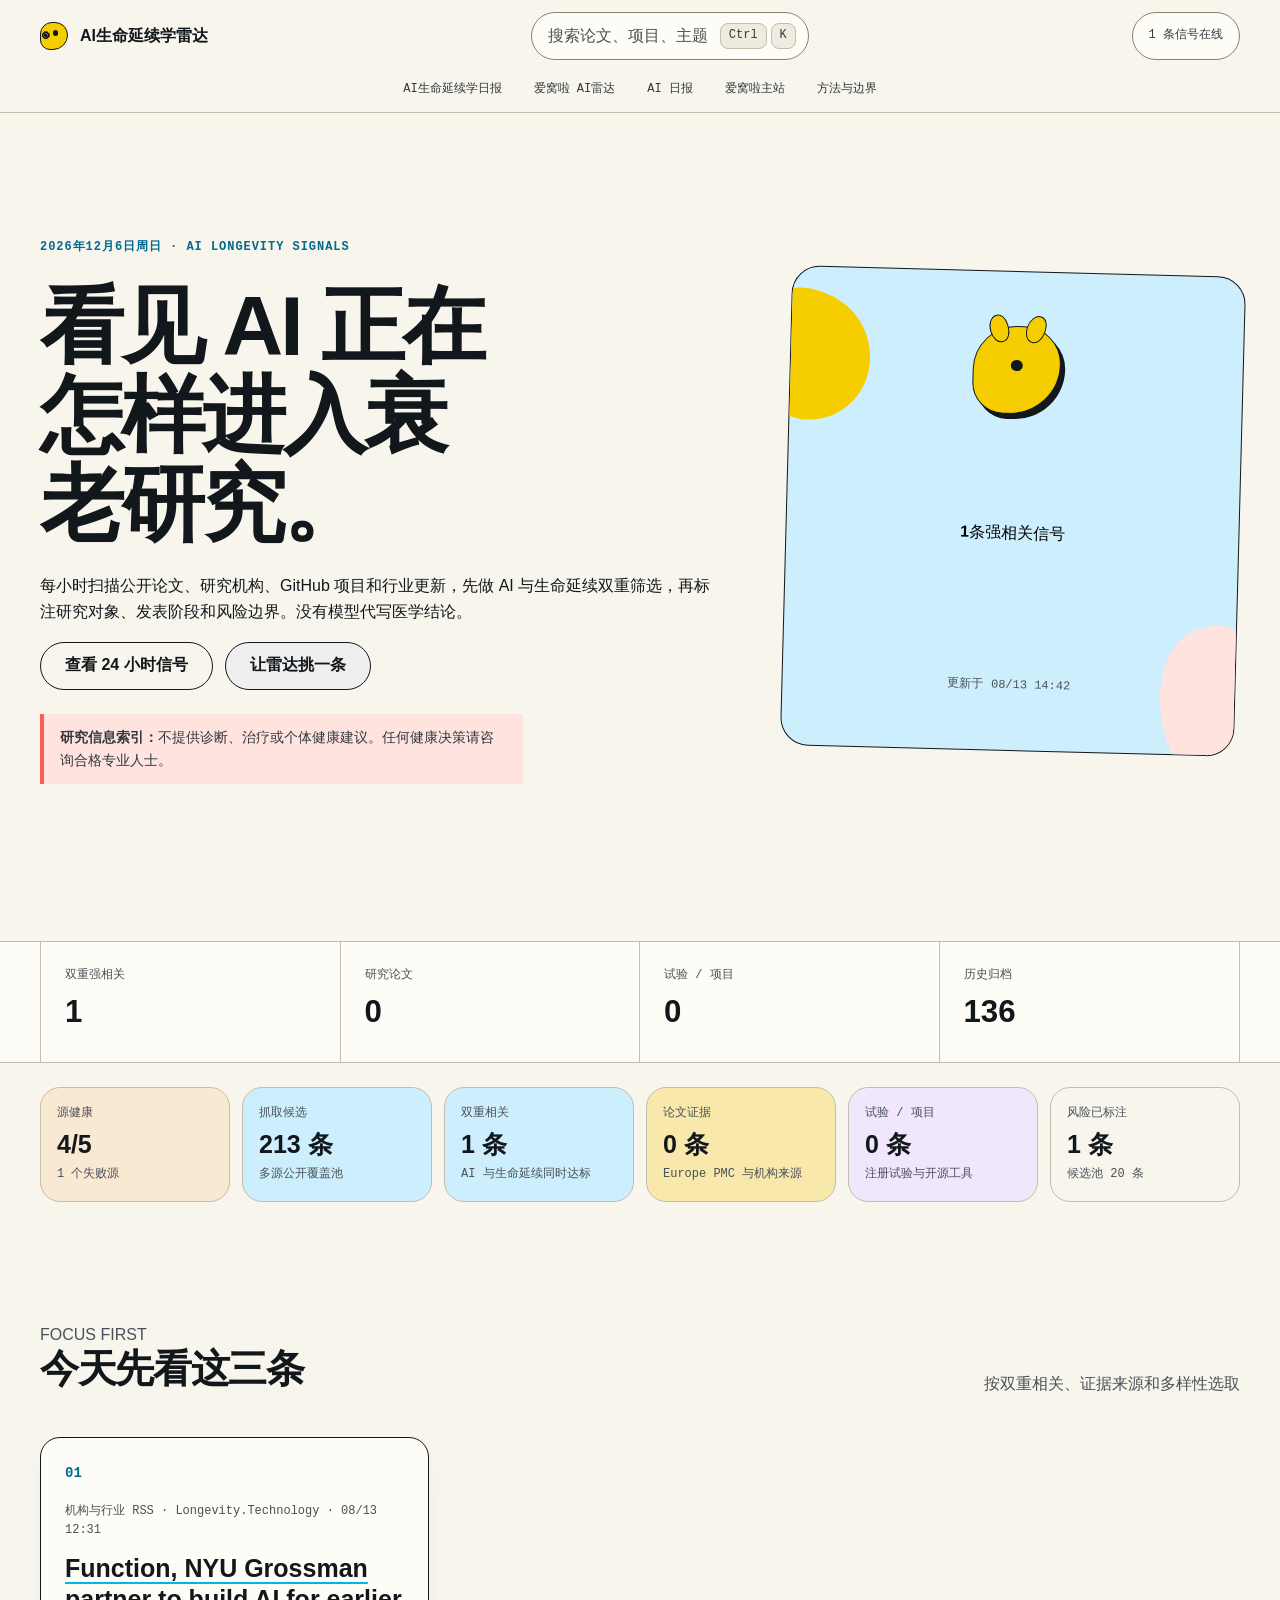
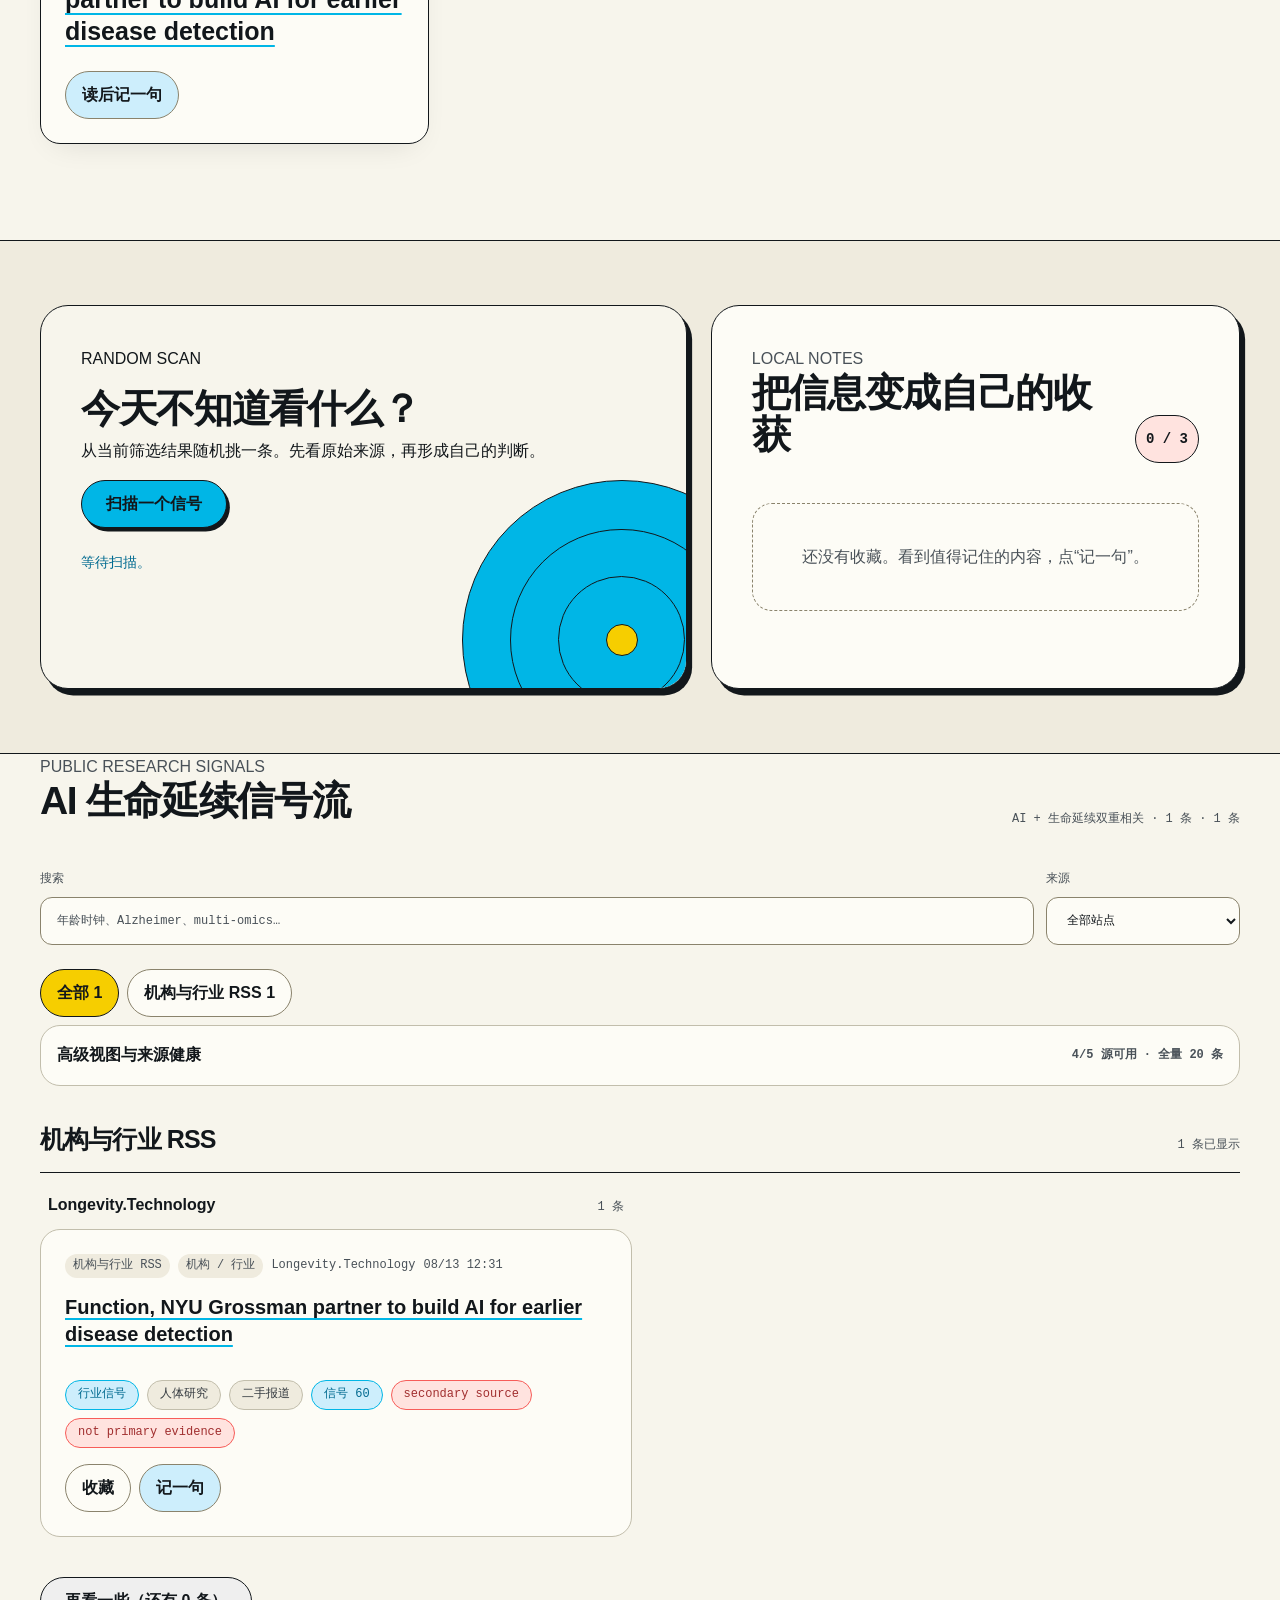
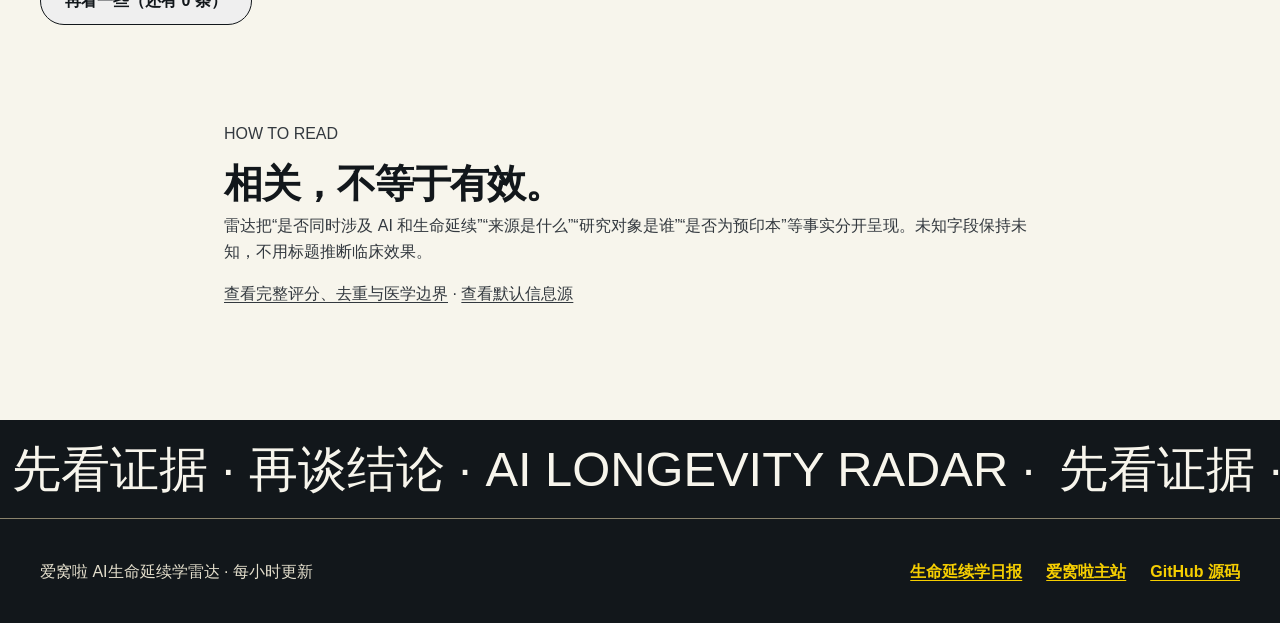
==== index.html @ 0d628e6c "feat: launch independent AI longevity radar" ====
<!doctype html>
<html lang="zh-CN">
  <head>
    <meta charset="utf-8" />
    <meta name="viewport" content="width=device-width, initial-scale=1" />
    <title>爱窝啦 AI生命延续学雷达｜24 小时 AI + 长寿研究信号</title>
    <meta name="description" content="每小时整理 AI 与衰老、长寿、生物年龄、年轻化、神经退行性疾病交叉领域的公开论文、项目和行业信号。保留原始来源并标注研究对象、发表阶段与风险边界。" />
    <link rel="canonical" href="https://radar.aibioo.cn/" />
    <meta property="og:type" content="website" />
    <meta property="og:title" content="爱窝啦 AI生命延续学雷达" />
    <meta property="og:description" content="24 小时 AI + 长寿研究信号、证据标签和来源健康状态。" />
    <meta property="og:url" content="https://radar.aibioo.cn/" />
    <meta property="og:site_name" content="爱窝啦 AI生命延续学雷达" />
    <meta name="twitter:card" content="summary" />
    <meta name="twitter:title" content="爱窝啦 AI生命延续学雷达" />
    <meta name="twitter:description" content="追踪 AI 如何进入衰老、长寿与生物年龄研究。" />
    <meta name="theme-color" content="#eef8f4" />
    <link rel="icon" href="./assets/logo.svg" type="image/svg+xml" />
    <link rel="stylesheet" href="./assets/styles.css" />
    <script type="application/ld+json">
      {
        "@context": "https://schema.org",
        "@graph": [
          {
            "@type": "Organization",
            "@id": "https://www.aivora.cn/#organization",
            "name": "爱窝啦",
            "url": "https://www.aivora.cn/"
          },
          {
            "@type": "WebSite",
            "@id": "https://radar.aibioo.cn/#website",
            "name": "爱窝啦 AI生命延续学雷达",
            "alternateName": "Aivora AI Longevity Radar",
            "url": "https://radar.aibioo.cn/",
            "inLanguage": ["zh-CN", "en"],
            "publisher": { "@id": "https://www.aivora.cn/#organization" }
          },
          {
            "@type": "CollectionPage",
            "@id": "https://radar.aibioo.cn/#webpage",
            "name": "爱窝啦 AI生命延续学雷达｜24 小时 AI + 长寿研究信号",
            "url": "https://radar.aibioo.cn/",
            "description": "每小时整理 AI 与生命延续研究交叉领域的公开论文、项目和行业信号。",
            "isPartOf": { "@id": "https://radar.aibioo.cn/#website" },
            "about": ["人工智能", "衰老研究", "长寿", "生物年龄", "神经退行性疾病"],
            "mainEntity": {
              "@type": "Dataset",
              "name": "AI Longevity Radar 24-hour public signals",
              "url": "https://radar.aibioo.cn/data/latest-24h.json",
              "license": "https://opensource.org/license/mit"
            }
          }
        ]
      }
    </script>
  </head>
  <body>
    <a class="skip-link" href="#signals">跳到信号列表</a>
    <header class="site-nav" aria-label="主导航">
      <div class="site-nav__inner">
        <a class="wordmark" href="#top" aria-label="爱窝啦 AI生命延续学雷达首页">
          <span class="wordmark__mark" aria-hidden="true">◉</span>
          <span>AI生命延续学雷达</span>
        </a>
        <button class="search-pill" id="searchTrigger" type="button" aria-label="打开搜索">
          <span>搜索论文、项目、主题</span><span class="search-pill__keys"><kbd>Ctrl</kbd><kbd>K</kbd></span>
        </button>
        <a class="nav-status" href="#sourceDetails" id="navStatus">信号加载中</a>
      </div>
      <nav class="ecosystem-nav section" aria-label="爱窝啦网站导航">
        <a href="https://news.aibioo.cn/" target="_blank" rel="noopener noreferrer">AI生命延续学日报</a>
        <a href="https://radar.aivora.cn/" target="_blank" rel="noopener noreferrer">爱窝啦 AI雷达</a>
        <a href="https://news.aivora.cn/" target="_blank" rel="noopener noreferrer">AI 日报</a>
        <a href="https://www.aivora.cn/" target="_blank" rel="noopener noreferrer">爱窝啦主站</a>
        <a href="./methodology.html">方法与边界</a>
      </nav>
    </header>

    <main id="top">
      <section class="hero section">
        <div class="hero__copy">
          <p class="hero__date" id="issueDate">AIBIOO · AI LONGEVITY SIGNALS</p>
          <h1 id="heroTitle">看见 AI 正在怎样进入衰老研究。</h1>
          <p class="hero__lead">每小时扫描公开论文、研究机构、GitHub 项目和行业更新，先做 AI 与生命延续双重筛选，再标注研究对象、发表阶段和风险边界。没有模型代写医学结论。</p>
          <div class="hero__actions">
            <a class="button button--primary" href="#signals">查看 24 小时信号</a>
            <button class="button button--secondary" id="heroRadarButton" type="button">让雷达挑一条</button>
          </div>
          <p class="medical-note"><strong>研究信息索引：</strong>不提供诊断、治疗或个体健康建议。任何健康决策请咨询合格专业人士。</p>
        </div>
        <button class="hero__instrument" id="radarCreature" type="button" aria-label="随机选择一条生命延续研究信号">
          <span class="radar-creature" aria-hidden="true"><span class="radar-creature__eye"></span></span>
          <span class="hero__count"><strong id="heroSignalCount">0</strong><span>条强相关信号</span></span>
          <span class="hero__updated">更新于 <time id="updatedAt">加载中…</time></span>
        </button>
      </section>

      <section class="stats-band"><div class="section stats" id="stats" aria-label="24 小时数据概览"></div></section>
      <section class="coverage-band"><div class="section coverage-strip" id="coverageStrip" aria-label="来源和证据覆盖"></div></section>

      <section class="briefing section" aria-labelledby="briefingTitle">
        <div class="section-heading"><div><p class="eyebrow">FOCUS FIRST</p><h2 id="briefingTitle">今天先看这三条</h2></div><p id="briefingStatus">正在筛选…</p></div>
        <div class="briefing-list" id="briefingList"></div>
      </section>

      <section class="playground-band">
        <div class="playground section">
          <article class="radar-game" aria-labelledby="radarTitle">
            <div class="radar-game__copy"><p class="eyebrow">RANDOM SCAN</p><h2 id="radarTitle">今天不知道看什么？</h2><p>从当前筛选结果随机挑一条。先看原始来源，再形成自己的判断。</p><button class="button button--push button--cyan" id="radarButton" type="button">扫描一个信号</button><p class="radar-game__status" id="radarStatus" aria-live="polite">等待扫描。</p></div>
            <div class="radar-game__dial" aria-hidden="true"><span></span><span></span><span></span></div>
          </article>
          <article class="takeaway-card" aria-labelledby="takeawayTitle">
            <div class="takeaway-card__head"><div><p class="eyebrow">LOCAL NOTES</p><h2 id="takeawayTitle">把信息变成自己的收获</h2></div><span class="progress-chip" id="takeawayProgress">0 / 3</span></div>
            <p id="storageNotice" class="storage-notice" hidden></p><div class="saved-list" id="savedList"></div>
          </article>
        </div>
      </section>

      <section class="feed section" id="signals" aria-labelledby="listTitle">
        <div class="feed-heading"><div><p class="eyebrow">PUBLIC RESEARCH SIGNALS</p><h2 id="listTitle">AI 生命延续信号流</h2></div><div class="section-heading__meta"><span id="modeHint">双重强相关</span> · <span id="resultCount">0 条</span></div></div>
        <div class="primary-controls">
          <label class="search-field"><span>搜索</span><input id="searchInput" type="search" placeholder="年龄时钟、Alzheimer、multi-omics…" autocomplete="off" /></label>
          <label class="field"><span>来源</span><select id="siteSelect"><option value="">全部站点</option></select></label>
        </div>
        <div class="site-pills" id="sitePills" aria-label="按站点筛选"></div>
        <details class="advanced-panel" id="sourceDetails">
          <summary><span>高级视图与来源健康</span><span class="advanced-summary" id="advancedSummary"></span></summary>
          <div class="advanced-content">
            <div class="advanced-controls">
              <div class="mode-switch" role="group" aria-label="信号范围">
                <button id="modeAiBtn" class="mode-btn active" type="button" aria-pressed="true">AI + 生命延续强相关</button>
                <button id="modeAllBtn" class="mode-btn" type="button" aria-pressed="false">全部候选</button>
              </div>
              <label class="all-dedupe" id="allDedupeWrap"><input id="allDedupeToggle" type="checkbox" checked /><span id="allDedupeLabel">去重开</span></label>
              <button class="button button--small" id="advancedToggle" type="button">查看源状态</button>
            </div>
            <div class="source-health" id="sourceHealth">源状态加载中…</div>
          </div>
        </details>
        <div class="news-list" id="newsList"></div>
        <button class="button button--secondary load-more" id="loadMoreButton" type="button">加载更多</button>
      </section>

      <section class="method-preview section" aria-labelledby="methodTitle">
        <p class="eyebrow">HOW TO READ</p><h2 id="methodTitle">相关，不等于有效。</h2>
        <p>雷达把“是否同时涉及 AI 和生命延续”“来源是什么”“研究对象是谁”“是否为预印本”等事实分开呈现。未知字段保持未知，不用标题推断临床效果。</p>
        <p><a href="./methodology.html">查看完整评分、去重与医学边界</a> · <a href="./sources.html">查看默认信息源</a></p>
      </section>
    </main>

    <footer class="footer-marquee" aria-label="页脚">
      <div class="footer-marquee__track" aria-hidden="true"><span>先看证据 · 再谈结论 · AI LONGEVITY RADAR ·</span><span>先看证据 · 再谈结论 · AI LONGEVITY RADAR ·</span></div>
      <div class="footer-meta section"><p>爱窝啦 AI生命延续学雷达 · 每小时更新</p><nav class="footer-links" aria-label="相关网站"><a href="https://news.aibioo.cn/" target="_blank" rel="noopener noreferrer">生命延续学日报</a><a href="https://www.aivora.cn/" target="_blank" rel="noopener noreferrer">爱窝啦主站</a><a href="https://github.com/dongyu19920904/ai-longevity-radar" target="_blank" rel="noopener noreferrer">GitHub 源码</a></nav></div>
    </footer>

    <template id="itemTpl">
      <article class="news-card"><div class="meta-row"><span class="site"></span><span class="category"></span><span class="source"></span><time class="time"></time></div><a class="title" target="_blank" rel="noopener noreferrer"></a><div class="evidence-row"></div><div class="news-card__actions"><button class="save-button" type="button">收藏</button><button class="note-button" type="button">记一句</button></div></article>
    </template>

    <dialog class="search-dialog" id="searchDialog"><div class="dialog-head"><div><h2>搜索 24 小时信号</h2><p>标题、来源、主题和证据字段都可搜索。</p></div><button class="icon-button" id="searchDialogClose" type="button" aria-label="关闭搜索">×</button></div><label class="dialog-search"><span>关键词</span><input id="paletteSearchInput" type="search" autocomplete="off" /></label><div class="palette-results" id="paletteResults" role="listbox"></div></dialog>
    <dialog class="story-dialog" id="storyDialog"><div class="dialog-head"><div><h2 id="storyDialogTitle">信号</h2><p id="storyDialogMeta"></p></div><button class="icon-button" id="storyDialogClose" type="button" aria-label="关闭">×</button></div><p class="story-dialog__hint" id="storyDialogHint"></p><a class="button button--primary story-dialog__link" id="storyDialogLink" target="_blank" rel="noopener noreferrer">阅读原始来源</a><label class="takeaway-field"><span>我的收获</span><textarea id="takeawayInput" maxlength="180" placeholder="这条信息真正改变了我什么判断？"></textarea><span class="takeaway-field__helper" id="takeawayHelper">最多 180 字，只保存在本机。</span></label><div class="dialog-actions"><button class="button button--primary" id="saveTakeawayButton" type="button">收藏并保存</button><button class="button button--secondary" id="removeTakeawayButton" type="button" hidden>移除</button></div></dialog>

    <script src="./assets/core.js"></script>
    <script src="./assets/app.js"></script>
  </body>
</html>
---- assets/styles.css ----
/* Hallmark · pre-emit critique: P5 H5 E4 S5 R4 V5 · macrostructure: Ecosystem Index · genre: playful · theme: Hum · anchor: pear 95 · nav: N13 · footer: Ft8 · contrast: pass (40–41) · slop: pass (42–45) · honest: pass (46) · chrome: pass (47) · tokens: pass (48) · responsive: pass (49) · icons: pass (30) · mobile: pass (34, 49, 50–57) */
@import url("../tokens.css");

* {
  box-sizing: border-box;
}

:root {
  overflow-x: clip;
  color-scheme: light;
  scroll-behavior: smooth;
}

body {
  min-width: 0;
  min-height: 100vh;
  margin: 0;
  overflow-x: clip;
  background: var(--color-paper);
  color: var(--color-ink);
  font-family: var(--font-body);
  font-size: var(--text-base);
  line-height: 1.65;
  text-rendering: optimizeLegibility;
}

body:has(dialog[open]) {
  overflow: hidden;
}

button,
input,
select,
textarea {
  font: inherit;
}

button,
summary,
select {
  cursor: pointer;
}

button {
  white-space: nowrap;
}

a {
  color: inherit;
  text-underline-offset: 0.18em;
  text-decoration-thickness: 0.08em;
}

img,
svg {
  display: block;
  max-width: 100%;
}

h1,
h2,
h3,
h4,
p {
  margin-block-start: 0;
}

h1,
h2,
h3 {
  min-width: 0;
  font-family: var(--font-display);
  line-height: 1.06;
  letter-spacing: -0.035em;
  overflow-wrap: anywhere;
}

h1 {
  max-width: 10ch;
  margin-block-end: var(--space-lg);
  font-size: var(--text-display);
}

h2 {
  margin-block-end: var(--space-xs);
  font-size: clamp(var(--text-xl), 5vw, var(--text-2xl));
}

h3 {
  margin-block-end: 0;
  font-size: var(--text-lg);
}

:focus-visible {
  outline: 0.2rem solid var(--color-focus);
  outline-offset: 0.18rem;
}

[aria-disabled="true"] {
  cursor: not-allowed;
  opacity: 0.55;
  text-decoration: line-through;
}

.skip-link {
  position: fixed;
  z-index: var(--z-toast);
  top: var(--space-sm);
  left: var(--space-sm);
  padding: var(--space-sm) var(--space-md);
  border: 0.125rem solid var(--color-ink);
  border-radius: var(--radius-pill);
  background: var(--color-pear);
  font-weight: 700;
  transform: translateY(-200%);
}

.skip-link:focus {
  transform: translateY(0);
}

.section {
  width: min(100% - (var(--page-gutter) * 2), var(--page-max));
  margin-inline: auto;
}

.site-nav {
  position: sticky;
  z-index: var(--z-sticky-nav);
  top: 0;
  border-bottom: 0.0625rem solid var(--color-rule);
  background: var(--color-paper);
}

.site-nav__inner {
  display: grid;
  grid-template-columns: 1fr auto;
  align-items: center;
  width: min(100% - (var(--page-gutter) * 2), var(--page-max));
  min-height: var(--nav-height);
  margin-inline: auto;
  gap: var(--space-sm);
}

.ecosystem-nav {
  display: flex;
  overflow-x: auto;
  padding-block: var(--space-2xs) var(--space-xs);
  gap: var(--space-xs);
  scrollbar-width: none;
}

.ecosystem-nav::-webkit-scrollbar {
  display: none;
}

.ecosystem-nav a {
  flex: 0 0 auto;
  padding: var(--space-2xs) var(--space-sm);
  border-radius: var(--radius-pill);
  color: var(--color-ink-soft);
  font-family: var(--font-label);
  font-size: var(--text-xs);
  text-decoration: none;
  white-space: nowrap;
}

.ecosystem-nav a:hover {
  background: var(--color-pear-soft);
  color: var(--color-ink);
}

.wordmark {
  display: inline-flex;
  align-items: center;
  width: fit-content;
  min-height: var(--tap-size);
  gap: var(--space-sm);
  font-family: var(--font-display);
  font-weight: 700;
  text-decoration: none;
  white-space: nowrap;
}

.wordmark__mark {
  position: relative;
  width: 1.75rem;
  height: 1.75rem;
  border: 0.12rem solid var(--color-ink);
  border-radius: 48% 52% 60% 40%;
  background: var(--color-pear);
}

.wordmark__mark::after {
  position: absolute;
  width: 0.35rem;
  height: 0.35rem;
  border-radius: var(--radius-pill);
  background: var(--color-ink);
  content: "";
  inset: 0.46rem auto auto 0.72rem;
}

.search-pill {
  display: none;
}

.nav-status {
  display: inline-flex;
  align-items: center;
  justify-content: center;
  min-height: var(--tap-size);
  padding-inline: var(--space-md);
  border: 0.0625rem solid var(--color-rule-strong);
  border-radius: var(--radius-pill);
  background: var(--color-surface);
  color: var(--color-ink-soft);
  font-family: var(--font-label);
  font-size: var(--text-xs);
  text-decoration: none;
  white-space: nowrap;
}

.hero {
  display: grid;
  gap: var(--space-2xl);
  padding-block: var(--space-2xl) var(--space-3xl);
}

.hero__copy {
  min-width: 0;
}

.hero__date {
  margin-block-end: var(--space-lg);
  color: var(--color-cyan-deep);
  font-family: var(--font-label);
  font-size: var(--text-xs);
  font-weight: 700;
  letter-spacing: 0.08em;
  text-transform: uppercase;
}

.hero__lede {
  max-width: 62ch;
  margin-block-end: var(--space-xl);
  color: var(--color-ink-soft);
  font-size: var(--text-md);
  line-height: 1.7;
}

.hero__actions {
  display: flex;
  flex-wrap: wrap;
  gap: var(--space-sm);
}

.hero__updated {
  display: flex;
  flex-wrap: wrap;
  margin-block: var(--space-lg) 0;
  gap: var(--space-xs);
  color: var(--color-muted);
  font-family: var(--font-label);
  font-size: var(--text-xs);
}

.hero__updated strong {
  color: var(--color-ink);
}

.button {
  display: inline-flex;
  align-items: center;
  justify-content: center;
  min-height: var(--tap-size);
  padding: var(--space-sm) var(--space-lg);
  border: 0.1rem solid var(--color-ink);
  border-radius: var(--radius-pill);
  color: var(--color-ink);
  font-weight: 700;
  line-height: 1.15;
  text-decoration: none;
  transition: transform var(--dur-micro) var(--ease-out), box-shadow var(--dur-micro) var(--ease-out);
  white-space: nowrap;
}

.button--push {
  background: var(--color-pear);
  color: var(--color-accent-ink);
  box-shadow: 0.18rem 0.22rem 0 var(--color-ink);
}

.button--soft {
  background: var(--color-surface);
}

.button--cyan {
  background: var(--color-cyan);
}

.button:hover {
  transform: translateY(-0.12rem);
}

.button:active {
  transform: translateY(0.1rem);
  box-shadow: none;
}

.hero__instrument {
  position: relative;
  display: grid;
  min-height: 20rem;
  place-items: center;
  overflow: hidden;
  border: 0.1rem solid var(--color-ink);
  border-radius: var(--radius-card-lg);
  background: var(--color-cyan-soft);
  isolation: isolate;
}

.hero__instrument::before,
.hero__instrument::after {
  position: absolute;
  z-index: -1;
  content: "";
}

.hero__instrument::before {
  width: 8rem;
  height: 8rem;
  border-radius: 44% 56% 50% 50%;
  background: var(--color-pear);
  inset: 1.5rem auto auto -3rem;
  rotate: 18deg;
}

.hero__instrument::after {
  width: 7rem;
  height: 11rem;
  border-radius: 60% 40% 45% 55%;
  background: var(--color-coral-soft);
  inset: auto -2.5rem -3rem auto;
  rotate: -16deg;
}

.signal-orbit {
  position: absolute;
  border: 0.0625rem dashed var(--color-cyan-deep);
  border-radius: var(--radius-pill);
}

.signal-orbit--outer {
  width: 16rem;
  height: 16rem;
}

.signal-orbit--inner {
  width: 10rem;
  height: 10rem;
}

.radar-creature {
  position: relative;
  z-index: var(--z-raised);
  width: 5.5rem;
  height: 5.5rem;
  border: 0.12rem solid var(--color-ink);
  border-radius: 54% 46% 62% 38%;
  background: var(--color-pear);
  color: var(--color-accent-ink);
  box-shadow: 0.28rem 0.32rem 0 var(--color-ink);
  animation: radar-pulse 2.8s var(--ease-in-out) infinite;
}

.radar-creature::before,
.radar-creature::after {
  position: absolute;
  width: 1.05rem;
  height: 1.6rem;
  border: 0.11rem solid var(--color-ink);
  border-radius: 55% 45% 50% 50%;
  background: var(--color-pear);
  content: "";
  top: -0.75rem;
}

.radar-creature::before {
  left: 0.95rem;
  rotate: -18deg;
}

.radar-creature::after {
  right: 0.95rem;
  rotate: 18deg;
}

.radar-creature__eye {
  position: absolute;
  width: 0.72rem;
  height: 0.72rem;
  border-radius: var(--radius-pill);
  background: var(--color-ink);
  inset: 2.05rem auto auto 2.3rem;
}

.hero__signal-count {
  position: absolute;
  display: grid;
  left: var(--space-md);
  bottom: var(--space-md);
  padding: var(--space-sm) var(--space-md);
  border: 0.0625rem solid var(--color-ink);
  border-radius: var(--radius-card);
  background: var(--color-surface);
  line-height: 1.15;
}

.hero__signal-count strong {
  font-family: var(--font-display);
  font-size: var(--text-xl);
}

.hero__signal-count span,
.hero__instrument > p {
  color: var(--color-muted);
  font-family: var(--font-label);
  font-size: var(--text-xs);
}

.hero__instrument > p {
  position: absolute;
  right: var(--space-md);
  bottom: var(--space-md);
  width: 8.5rem;
  margin: 0;
  text-align: right;
}

.stats-band {
  border-block: 0.0625rem solid var(--color-rule);
  background: var(--color-surface);
}

.stats {
  display: grid;
  grid-template-columns: repeat(2, 1fr);
  border-inline: 0.0625rem solid var(--color-rule);
}

.stat {
  display: grid;
  min-height: 7.5rem;
  align-content: center;
  padding: var(--space-lg);
  border-right: 0.0625rem solid var(--color-rule);
  border-bottom: 0.0625rem solid var(--color-rule);
}

.stat:nth-child(2n) {
  border-right: 0;
}

.stat .k {
  color: var(--color-muted);
  font-family: var(--font-label);
  font-size: var(--text-xs);
}

.stat .v {
  font-family: var(--font-display);
  font-size: var(--text-xl);
}

.coverage-strip {
  display: grid;
  padding-block: var(--space-lg);
  gap: var(--space-sm);
}

.coverage-card {
  display: grid;
  padding: var(--space-md);
  border: 0.0625rem solid var(--color-rule);
  border-radius: var(--radius-card);
  background: var(--color-paper);
}

.coverage-card.ok {
  background: var(--color-good-soft);
}

.coverage-card.warn {
  background: var(--color-warn-soft);
}

.coverage-card.signal {
  background: var(--color-cyan-soft);
}

.coverage-card.official {
  background: var(--color-pear-soft);
}

.coverage-card.private {
  background: var(--color-lavender-soft);
}

.coverage-label,
.coverage-meta {
  color: var(--color-muted);
  font-family: var(--font-label);
  font-size: var(--text-xs);
}

.coverage-card strong {
  font-family: var(--font-display);
  font-size: var(--text-lg);
}

.briefing,
.feed-section {
  padding-block: var(--space-3xl);
}

.section-heading,
.feed-heading,
.takeaway-card__head {
  display: flex;
  flex-direction: column;
  align-items: flex-start;
  margin-block-end: var(--space-xl);
  gap: var(--space-md);
}

.section-heading p,
.feed-heading p,
.takeaway-card__head p {
  margin: 0;
  color: var(--color-muted);
}

.section-heading__meta,
.feed-heading > span,
#resultCount {
  color: var(--color-muted);
  font-family: var(--font-label);
  font-size: var(--text-xs);
}

.briefing-list {
  display: grid;
  gap: var(--space-md);
}

.briefing-card {
  position: relative;
  display: grid;
  grid-template-columns: auto 1fr;
  min-width: 0;
  gap: var(--space-md);
  padding: var(--space-lg);
  overflow: hidden;
  border: 0.1rem solid var(--color-ink);
  border-radius: var(--radius-card);
  background: var(--color-surface);
  box-shadow: var(--shadow-card);
  transition: transform var(--dur-short) var(--ease-out), box-shadow var(--dur-short) var(--ease-out);
}

.briefing-card:nth-child(2) {
  background: var(--color-pear-soft);
}

.briefing-card:nth-child(3) {
  background: var(--color-coral-soft);
}

.briefing-card:hover {
  box-shadow: var(--shadow-card-hover);
  transform: translateY(-0.2rem);
}

.briefing-card__number {
  color: var(--color-cyan-deep);
  font-family: var(--font-label);
  font-size: var(--text-sm);
  font-weight: 700;
}

.briefing-card__meta {
  margin-block-end: var(--space-sm);
  color: var(--color-muted);
  font-family: var(--font-label);
  font-size: var(--text-xs);
}

.briefing-card__title {
  display: block;
  margin-block-end: var(--space-lg);
  font-family: var(--font-display);
  font-size: var(--text-lg);
  font-weight: 700;
  line-height: 1.25;
  text-decoration-color: var(--color-cyan);
}

.briefing-empty,
.saved-empty,
.empty,
.palette-empty,
.health-empty {
  padding: var(--space-xl);
  border: 0.0625rem dashed var(--color-rule-strong);
  border-radius: var(--radius-card);
  background: var(--color-surface);
  color: var(--color-muted);
  text-align: center;
}

.playground-band {
  border-block: 0.0625rem solid var(--color-ink);
  background: var(--color-paper-2);
}

.playground {
  display: grid;
  gap: var(--space-lg);
  padding-block: var(--space-2xl);
}

.radar-game,
.takeaway-card {
  min-width: 0;
  padding: var(--space-xl);
  border: 0.12rem solid var(--color-ink);
  border-radius: var(--radius-card-lg);
  background: var(--color-surface);
  box-shadow: 0.32rem 0.4rem 0 var(--color-ink);
}

.radar-game {
  position: relative;
  display: grid;
  min-height: 24rem;
  align-content: space-between;
  overflow: hidden;
  background: var(--color-paper);
}

.radar-game__copy {
  position: relative;
  z-index: var(--z-raised);
  max-width: 30rem;
}

.radar-game__status {
  margin-block: var(--space-lg) 0;
  color: var(--color-cyan-deep);
  font-family: var(--font-label);
  font-size: var(--text-sm);
}

.radar-game__dial {
  position: absolute;
  right: -6rem;
  bottom: -7rem;
  width: 20rem;
  height: 20rem;
  border: 0.1rem solid var(--color-ink);
  border-radius: var(--radius-pill);
  background: var(--color-cyan);
}

.radar-game__dial span {
  position: absolute;
  border: 0.08rem solid var(--color-ink);
  border-radius: var(--radius-pill);
  inset: 15%;
}

.radar-game__dial span:nth-child(2) {
  inset: 30%;
}

.radar-game__dial span:nth-child(3) {
  inset: 45%;
  background: var(--color-pear);
}

.takeaway-card {
  background: var(--color-surface);
}

.progress-chip {
  display: inline-grid;
  min-width: 4rem;
  min-height: var(--tap-size);
  place-items: center;
  border: 0.1rem solid var(--color-ink);
  border-radius: var(--radius-pill);
  background: var(--color-coral-soft);
  font-family: var(--font-label);
  font-size: var(--text-sm);
  font-weight: 700;
}

.progress-chip.complete {
  background: var(--color-mint);
}

.storage-notice {
  padding: var(--space-sm);
  border-radius: var(--radius-sm);
  background: var(--color-warn-soft);
  color: var(--color-warn);
  font-size: var(--text-sm);
}

.saved-list {
  display: grid;
  gap: var(--space-sm);
}

.saved-item {
  display: grid;
  grid-template-columns: 1fr auto;
  gap: var(--space-sm);
  padding-block: var(--space-md);
  border-top: 0.0625rem solid var(--color-rule);
}

.saved-item:first-child {
  border-top: 0;
}

.saved-item__meta {
  margin-block-end: var(--space-2xs);
  color: var(--color-muted);
  font-family: var(--font-label);
  font-size: var(--text-xs);
}

.saved-item__title {
  font-weight: 700;
}

.saved-item__takeaway {
  margin: var(--space-sm) 0 0;
  color: var(--color-ink-soft);
  font-size: var(--text-sm);
}

.primary-controls {
  display: grid;
  margin-block-end: var(--space-lg);
  gap: var(--space-sm);
}

.search-field,
.dialog-search,
.field,
.takeaway-field {
  display: grid;
  gap: var(--space-xs);
  color: var(--color-muted);
  font-family: var(--font-label);
  font-size: var(--text-xs);
}

input,
select,
textarea {
  width: 100%;
  min-height: var(--tap-size);
  border: 0.1rem solid var(--color-rule-strong);
  border-radius: var(--radius-input);
  background: var(--color-surface);
  color: var(--color-ink);
}

input,
select {
  padding-inline: var(--space-md);
}

textarea {
  min-height: 7rem;
  padding: var(--space-md);
  resize: vertical;
}

input::placeholder,
textarea::placeholder {
  color: var(--color-muted);
}

.advanced-panel {
  scroll-margin-top: calc(var(--nav-height) + var(--space-md));
  margin-block-end: var(--space-xl);
  border: 0.0625rem solid var(--color-rule);
  border-radius: var(--radius-card);
  background: var(--color-surface);
}

.advanced-panel summary {
  display: flex;
  min-height: var(--tap-size);
  align-items: center;
  justify-content: space-between;
  padding: var(--space-md);
  gap: var(--space-sm);
  font-weight: 700;
}

.advanced-summary {
  color: var(--color-muted);
  font-family: var(--font-label);
  font-size: var(--text-xs);
  text-align: right;
}

.advanced-content {
  padding: 0 var(--space-md) var(--space-lg);
  border-top: 0.0625rem solid var(--color-rule);
}

.advanced-controls {
  display: grid;
  padding-block: var(--space-lg);
  gap: var(--space-md);
}

.mode-switch {
  display: flex;
  flex-wrap: wrap;
  gap: var(--space-xs);
}

.mode-btn,
.pill,
.save-button,
.note-button {
  min-height: var(--tap-size);
  padding: var(--space-xs) var(--space-md);
  border: 0.08rem solid var(--color-rule-strong);
  border-radius: var(--radius-pill);
  background: var(--color-surface);
  color: var(--color-ink);
  font-weight: 700;
  white-space: nowrap;
}

.mode-btn.active,
.pill.active,
.save-button.is-saved {
  border-color: var(--color-ink);
  background: var(--color-pear);
  color: var(--color-accent-ink);
}

.note-button {
  width: fit-content;
  background: var(--color-cyan-soft);
}

.all-dedupe {
  display: none;
  min-height: var(--tap-size);
  align-items: center;
  width: fit-content;
  gap: var(--space-sm);
  font-weight: 700;
}

.all-dedupe.show {
  display: flex;
}

.all-dedupe input {
  width: 1.25rem;
  min-height: 1.25rem;
}

.source-health {
  display: grid;
  margin-block-end: var(--space-lg);
  gap: var(--space-md);
}

.health-grid {
  display: grid;
  grid-template-columns: repeat(2, 1fr);
  gap: var(--space-sm);
}

.health-metric {
  display: grid;
  padding: var(--space-md);
  border-radius: var(--radius-input);
  background: var(--color-paper-2);
}

.health-metric.ok {
  background: var(--color-good-soft);
}

.health-metric.warn {
  background: var(--color-warn-soft);
}

.health-metric.bad {
  background: var(--color-bad-soft);
}

.health-label {
  color: var(--color-muted);
  font-family: var(--font-label);
  font-size: var(--text-xs);
}

.health-issues {
  display: grid;
  gap: var(--space-md);
}

.health-issue {
  padding: var(--space-md);
  border-radius: var(--radius-input);
  background: var(--color-warn-soft);
}

.health-issue h4 {
  margin-block-end: var(--space-xs);
  font-size: var(--text-base);
}

.health-issue ul {
  margin: 0;
  padding-inline-start: var(--space-lg);
  color: var(--color-ink-soft);
  font-size: var(--text-sm);
}

.health-ok {
  padding: var(--space-md);
  border-radius: var(--radius-input);
  background: var(--color-good-soft);
  color: var(--color-good);
  font-weight: 700;
}

.site-pills {
  display: flex;
  overflow-x: auto;
  padding-block-end: var(--space-xs);
  gap: var(--space-xs);
  scrollbar-color: var(--color-rule-strong) var(--color-paper);
}

.pill {
  flex: 0 0 auto;
}

.news-list {
  display: grid;
  gap: var(--space-2xl);
}

.site-group {
  display: grid;
  gap: var(--space-lg);
}

.site-group-head,
.source-group-head {
  display: flex;
  align-items: baseline;
  justify-content: space-between;
  gap: var(--space-md);
}

.site-group-head {
  padding-block-end: var(--space-md);
  border-bottom: 0.12rem solid var(--color-ink);
}

.site-group-head span,
.source-group-head span {
  color: var(--color-muted);
  font-family: var(--font-label);
  font-size: var(--text-xs);
}

.site-group-list,
.source-group-list {
  display: grid;
  gap: var(--space-md);
}

.source-group {
  display: grid;
  gap: var(--space-sm);
}

.source-group-head {
  padding-inline: var(--space-xs);
}

.source-group-head h3 {
  font-family: var(--font-body);
  font-size: var(--text-base);
  letter-spacing: 0;
}

.news-card {
  display: grid;
  min-width: 0;
  gap: var(--space-md);
  padding: var(--space-lg);
  border: 0.0625rem solid var(--color-rule);
  border-radius: var(--radius-card);
  background: var(--color-surface);
  transition: transform var(--dur-short) var(--ease-out), box-shadow var(--dur-short) var(--ease-out);
}

.news-card:hover {
  box-shadow: var(--shadow-card);
  transform: translateY(-0.15rem);
}

.meta-row {
  display: flex;
  flex-wrap: wrap;
  align-items: center;
  gap: var(--space-xs);
  color: var(--color-muted);
  font-family: var(--font-label);
  font-size: var(--text-xs);
}

.meta-row span:not(.source) {
  padding: var(--space-3xs) var(--space-xs);
  border-radius: var(--radius-pill);
  background: var(--color-paper-2);
}

.meta-row .kind-official {
  background: var(--color-pear-soft);
}

.meta-row .kind-newsletter {
  background: var(--color-coral-soft);
}

.meta-row .kind-builders {
  background: var(--color-cyan-soft);
}

.meta-row .kind-blogs,
.meta-row .kind-aihub {
  background: var(--color-lavender-soft);
}

.news-card .title {
  display: grid;
  gap: var(--space-xs);
  font-family: var(--font-display);
  font-size: var(--text-md);
  font-weight: 700;
  line-height: 1.35;
  text-decoration-color: var(--color-cyan);
}

.title-sub {
  color: var(--color-muted);
  font-family: var(--font-body);
  font-size: var(--text-sm);
  font-weight: 500;
}

.news-card__actions {
  display: flex;
  flex-wrap: wrap;
  gap: var(--space-xs);
}

.load-more {
  margin: var(--space-xl) auto 0;
}

.footer-marquee {
  overflow: hidden;
  border-top: 0.12rem solid var(--color-ink);
  background: var(--color-ink);
  color: var(--color-paper);
}

.footer-marquee__track {
  display: flex;
  width: max-content;
  border-bottom: 0.0625rem solid var(--color-rule-strong);
  font-family: var(--font-display);
  font-size: clamp(var(--text-xl), 7vw, var(--text-3xl));
  line-height: 1;
  white-space: nowrap;
  animation: footer-marquee 22s linear infinite;
}

.footer-marquee__track span {
  padding: var(--space-lg) var(--space-sm);
}

.footer-meta {
  display: flex;
  flex-direction: column;
  justify-content: space-between;
  padding-block: var(--space-xl);
  gap: var(--space-md);
}

.footer-meta p {
  margin: 0;
  color: var(--color-paper-3);
}

.footer-meta a {
  width: fit-content;
  color: var(--color-pear);
  font-weight: 700;
  white-space: nowrap;
}

.footer-links {
  display: flex;
  flex-wrap: wrap;
  gap: var(--space-sm) var(--space-lg);
}

button:disabled,
input:disabled,
select:disabled,
textarea:disabled,
.button[aria-disabled="true"] {
  cursor: not-allowed;
  opacity: 0.55;
}

button:disabled:active,
.button[aria-disabled="true"]:active {
  transform: none;
}

.search-dialog,
.story-dialog {
  width: min(calc(100% - (var(--page-gutter) * 2)), 42rem);
  max-height: min(80vh, 48rem);
  margin: auto;
  padding: 0;
  overflow: hidden auto;
  border: 0.12rem solid var(--color-ink);
  border-radius: var(--radius-card-lg);
  background: var(--color-surface);
  color: var(--color-ink);
  box-shadow: var(--shadow-dialog);
}

.search-dialog::backdrop,
.story-dialog::backdrop {
  background: var(--color-overlay);
}

.dialog-head {
  display: flex;
  align-items: flex-start;
  justify-content: space-between;
  padding: var(--space-lg);
  gap: var(--space-md);
  border-bottom: 0.0625rem solid var(--color-rule);
}

.dialog-head h2 {
  margin: 0;
  font-size: var(--text-xl);
}

.dialog-head p {
  margin: var(--space-xs) 0 0;
  color: var(--color-muted);
  font-size: var(--text-sm);
}

.icon-button {
  display: inline-grid;
  flex: 0 0 auto;
  width: var(--tap-size);
  height: var(--tap-size);
  padding: 0;
  place-items: center;
  border: 0.08rem solid var(--color-rule-strong);
  border-radius: var(--radius-pill);
  background: var(--color-paper);
  color: var(--color-ink);
  font-size: var(--text-lg);
}

.icon-button--small {
  width: var(--tap-size);
  height: var(--tap-size);
}

.dialog-search,
.takeaway-field {
  padding: var(--space-lg);
}

.palette-results {
  display: grid;
  max-height: 27rem;
  padding: 0 var(--space-lg) var(--space-lg);
  overflow-y: auto;
  gap: var(--space-xs);
}

.palette-result {
  display: grid;
  min-height: var(--tap-size);
  padding: var(--space-md);
  gap: var(--space-xs);
  border: 0.08rem solid var(--color-rule);
  border-radius: var(--radius-input);
  background: var(--color-surface);
  color: var(--color-ink);
  text-align: left;
}

.palette-result.active {
  border-color: var(--color-ink);
  background: var(--color-pear-soft);
}

.palette-result strong {
  overflow: hidden;
  line-height: 1.35;
  text-overflow: ellipsis;
  white-space: nowrap;
}

.palette-result span {
  overflow: hidden;
  color: var(--color-muted);
  font-family: var(--font-label);
  font-size: var(--text-xs);
  text-overflow: ellipsis;
  white-space: nowrap;
}

.story-dialog__hint {
  margin: 0;
  padding: var(--space-lg) var(--space-lg) 0;
  color: var(--color-ink-soft);
}

.story-dialog__link {
  margin: var(--space-lg) var(--space-lg) 0;
}

.takeaway-field__helper {
  text-align: right;
}

.dialog-actions {
  display: flex;
  flex-wrap: wrap;
  padding: 0 var(--space-lg) var(--space-lg);
  gap: var(--space-sm);
}

@keyframes radar-pulse {
  0%,
  100% {
    transform: translateY(0) rotate(-2deg);
  }

  50% {
    transform: translateY(-0.35rem) rotate(2deg);
  }
}

@keyframes footer-marquee {
  to {
    transform: translateX(-50%);
  }
}

@media (min-width: 40rem) {
  .site-nav__inner {
    grid-template-columns: auto minmax(16rem, 1fr) auto;
  }

  .ecosystem-nav {
    justify-content: center;
  }

  .search-pill {
    display: flex;
    min-height: var(--tap-size);
    align-items: center;
    justify-content: space-between;
    max-width: 32rem;
    margin-inline: auto;
    padding: var(--space-xs) var(--space-sm) var(--space-xs) var(--space-md);
    gap: var(--space-sm);
    border: 0.0625rem solid var(--color-rule-strong);
    border-radius: var(--radius-pill);
    background: var(--color-surface);
    color: var(--color-muted);
    text-align: left;
    white-space: nowrap;
  }

  .search-pill__keys {
    display: flex;
    gap: var(--space-2xs);
  }

  kbd {
    padding: var(--space-3xs) var(--space-xs);
    border: 0.0625rem solid var(--color-rule);
    border-radius: var(--radius-sm);
    background: var(--color-paper-2);
    color: var(--color-ink-soft);
    font-family: var(--font-label);
    font-size: var(--text-xs);
  }

  .stats {
    grid-template-columns: repeat(4, 1fr);
  }

  .stat {
    border-bottom: 0;
  }

  .stat:nth-child(2n) {
    border-right: 0.0625rem solid var(--color-rule);
  }

  .stat:last-child {
    border-right: 0;
  }

  .coverage-strip {
    grid-template-columns: repeat(2, 1fr);
  }

  .section-heading,
  .feed-heading,
  .takeaway-card__head {
    flex-direction: row;
    align-items: flex-end;
    justify-content: space-between;
  }

  .briefing-list {
    grid-template-columns: repeat(3, 1fr);
  }

  .briefing-card {
    grid-template-columns: 1fr;
    align-content: space-between;
  }

  .briefing-card:nth-child(2) {
    transform: translateY(1.5rem);
  }

  .briefing-card:nth-child(2):hover {
    transform: translateY(1.3rem);
  }

  .primary-controls {
    grid-template-columns: minmax(0, 1fr) auto;
    align-items: end;
  }

  .advanced-controls {
    grid-template-columns: minmax(12rem, 1fr) minmax(16rem, auto) auto;
    align-items: end;
  }

  .health-grid {
    grid-template-columns: repeat(4, 1fr);
  }

  .health-issues {
    grid-template-columns: repeat(2, 1fr);
  }

  .source-group-list {
    grid-template-columns: repeat(2, 1fr);
  }

  .footer-meta {
    flex-direction: row;
    align-items: center;
  }
}

@media (min-width: 60rem) {
  .hero {
    grid-template-columns: minmax(0, 1.2fr) minmax(22rem, 0.8fr);
    align-items: center;
    min-height: calc(100vh - var(--nav-height));
    padding-block: var(--space-2xl) var(--space-3xl);
  }

  .hero__instrument {
    min-height: 30rem;
    rotate: 1.5deg;
  }

  .coverage-strip {
    grid-template-columns: repeat(6, 1fr);
  }

  .playground {
    grid-template-columns: minmax(0, 1.1fr) minmax(22rem, 0.9fr);
  }

  .site-group-list {
    grid-template-columns: repeat(2, 1fr);
    align-items: start;
  }

  .source-group-list {
    grid-template-columns: 1fr;
  }
}

@media (prefers-reduced-motion: reduce) {
  :root {
    scroll-behavior: auto;
  }

  *,
  *::before,
  *::after {
    scroll-behavior: auto !important;
    transition-duration: 0.01ms !important;
    animation-duration: 0.01ms !important;
    animation-iteration-count: 1 !important;
  }
}

.medical-note {
  max-width: 62ch;
  margin-block: var(--space-lg) 0;
  padding: var(--space-sm) var(--space-md);
  border-left: 0.25rem solid var(--color-coral);
  background: var(--color-coral-soft);
  color: var(--color-ink-soft);
  font-size: var(--text-sm);
}

.evidence-row {
  display: flex;
  flex-wrap: wrap;
  margin-block-start: var(--space-md);
  gap: var(--space-xs);
}

.evidence-chip {
  padding: var(--space-2xs) var(--space-sm);
  border: 0.0625rem solid var(--color-rule);
  border-radius: var(--radius-pill);
  background: var(--color-paper-2);
  color: var(--color-ink-soft);
  font-family: var(--font-label);
  font-size: var(--text-xs);
}

.evidence-chip.topic,
.evidence-chip.score {
  border-color: var(--color-cyan);
  background: var(--color-cyan-soft);
  color: var(--color-cyan-deep);
}

.evidence-chip.risk {
  border-color: var(--color-coral);
  background: var(--color-coral-soft);
  color: var(--color-coral-deep);
}

.method-preview,
.prose-page {
  max-width: 52rem;
  padding-block: var(--space-3xl);
}

.method-preview p,
.prose-page p,
.prose-page li {
  color: var(--color-ink-soft);
}

.prose-page h1 {
  max-width: 18ch;
}

.prose-page h2 {
  margin-block-start: var(--space-2xl);
}

.prose-page code {
  padding: 0.1em 0.35em;
  border-radius: var(--radius-sm);
  background: var(--color-paper-2);
  font-family: var(--font-label);
  font-size: 0.9em;
  overflow-wrap: anywhere;
}
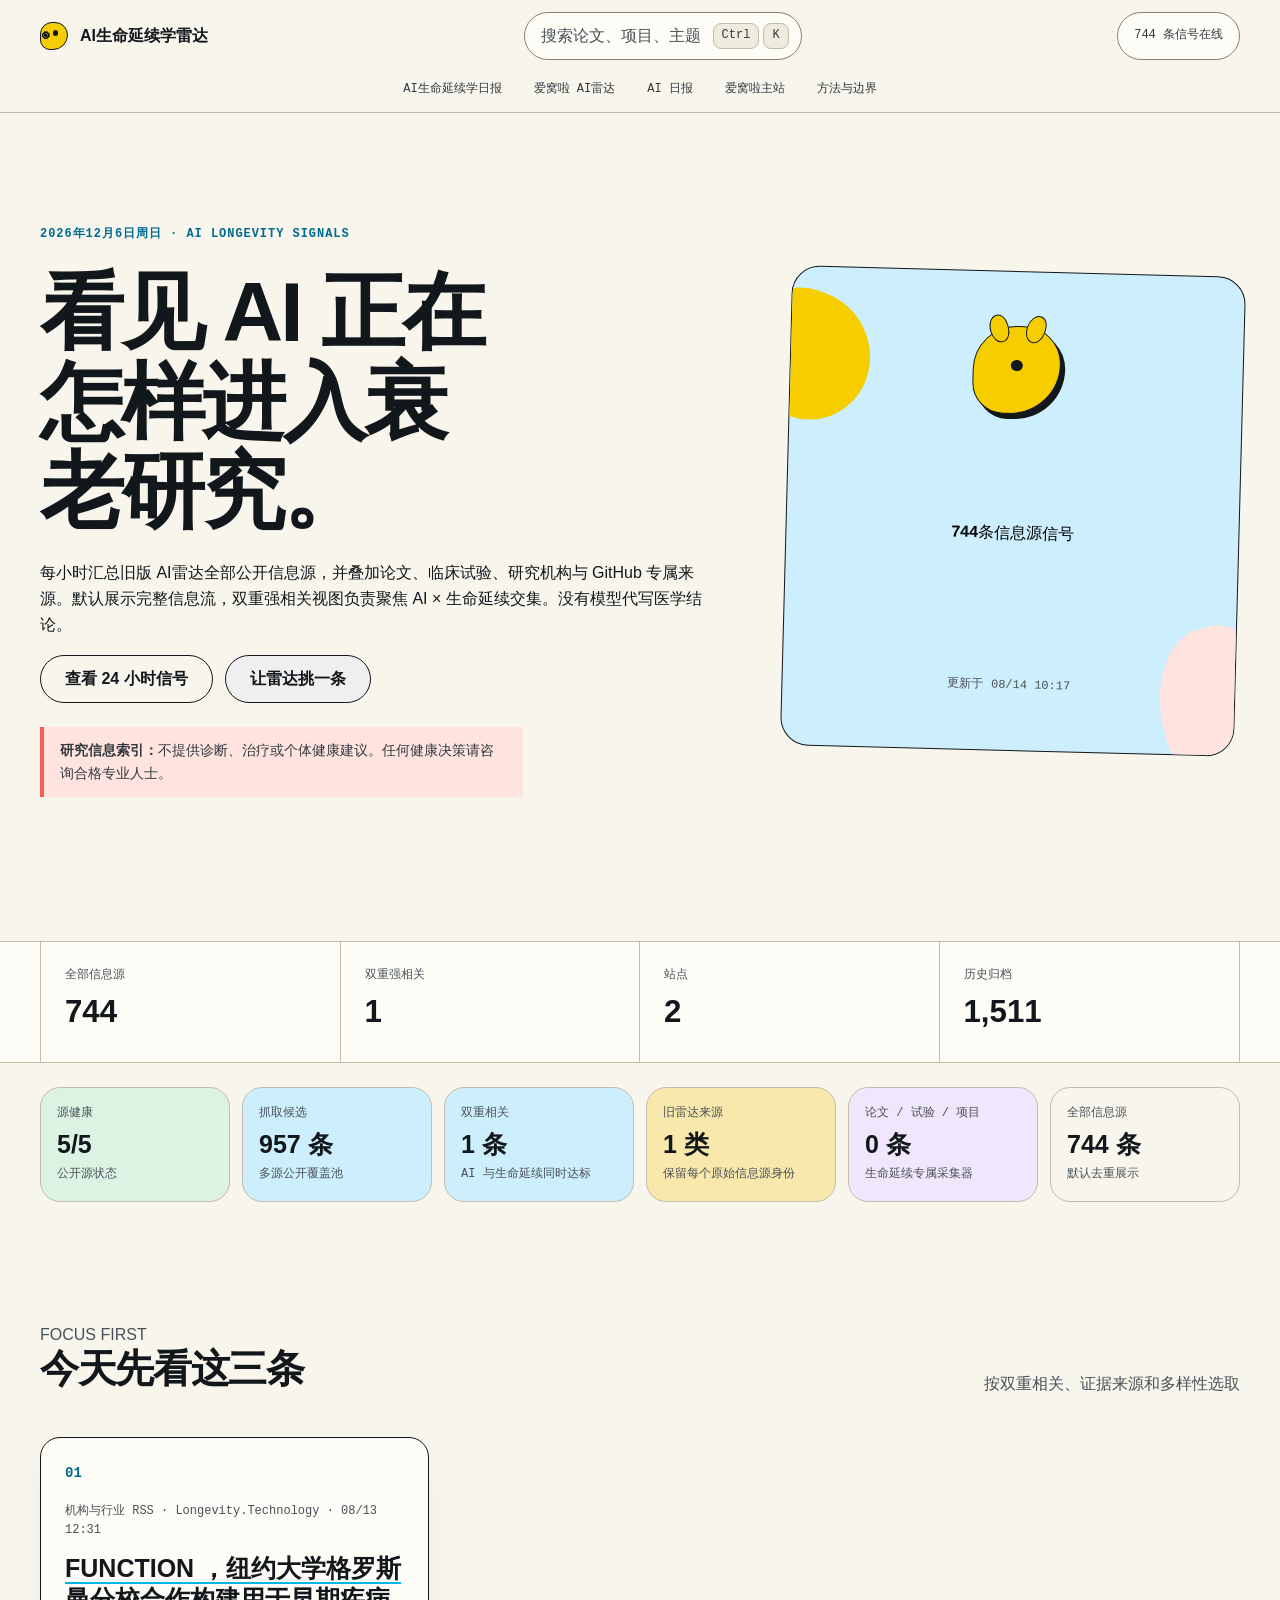
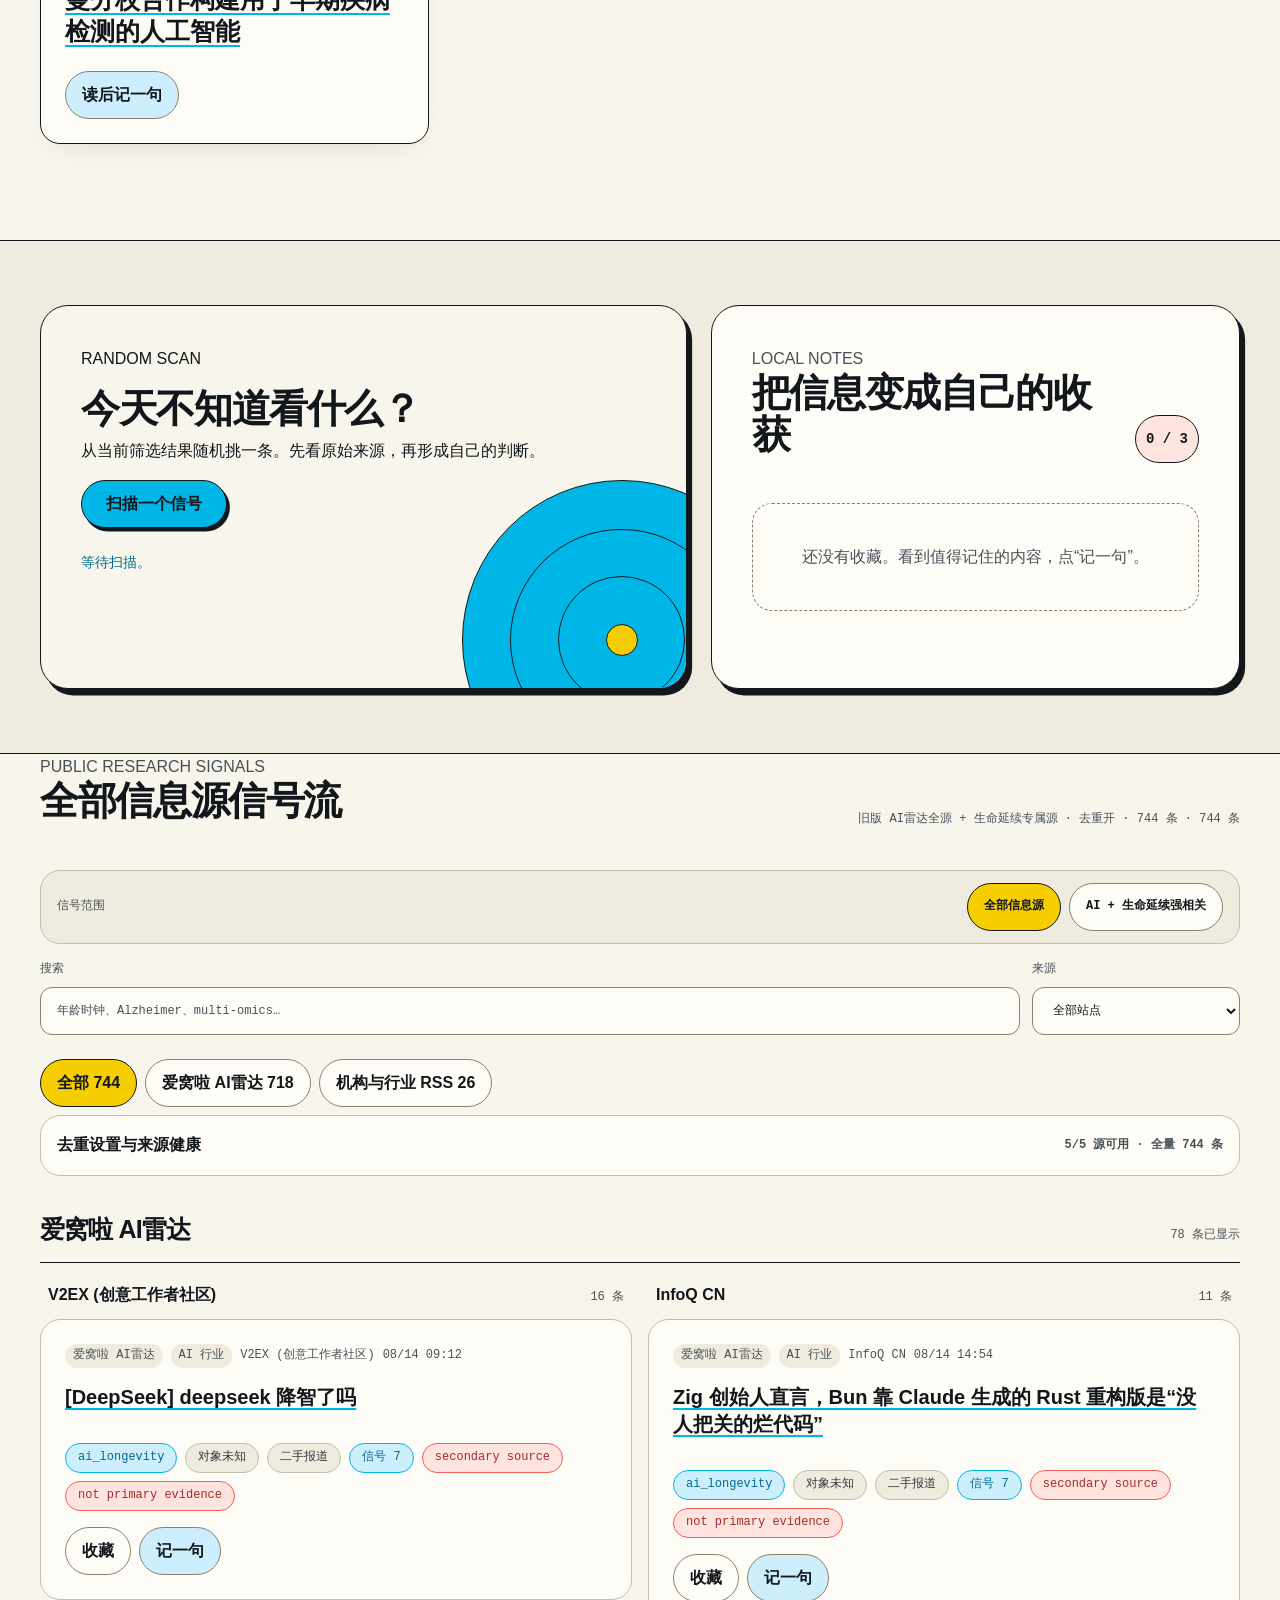
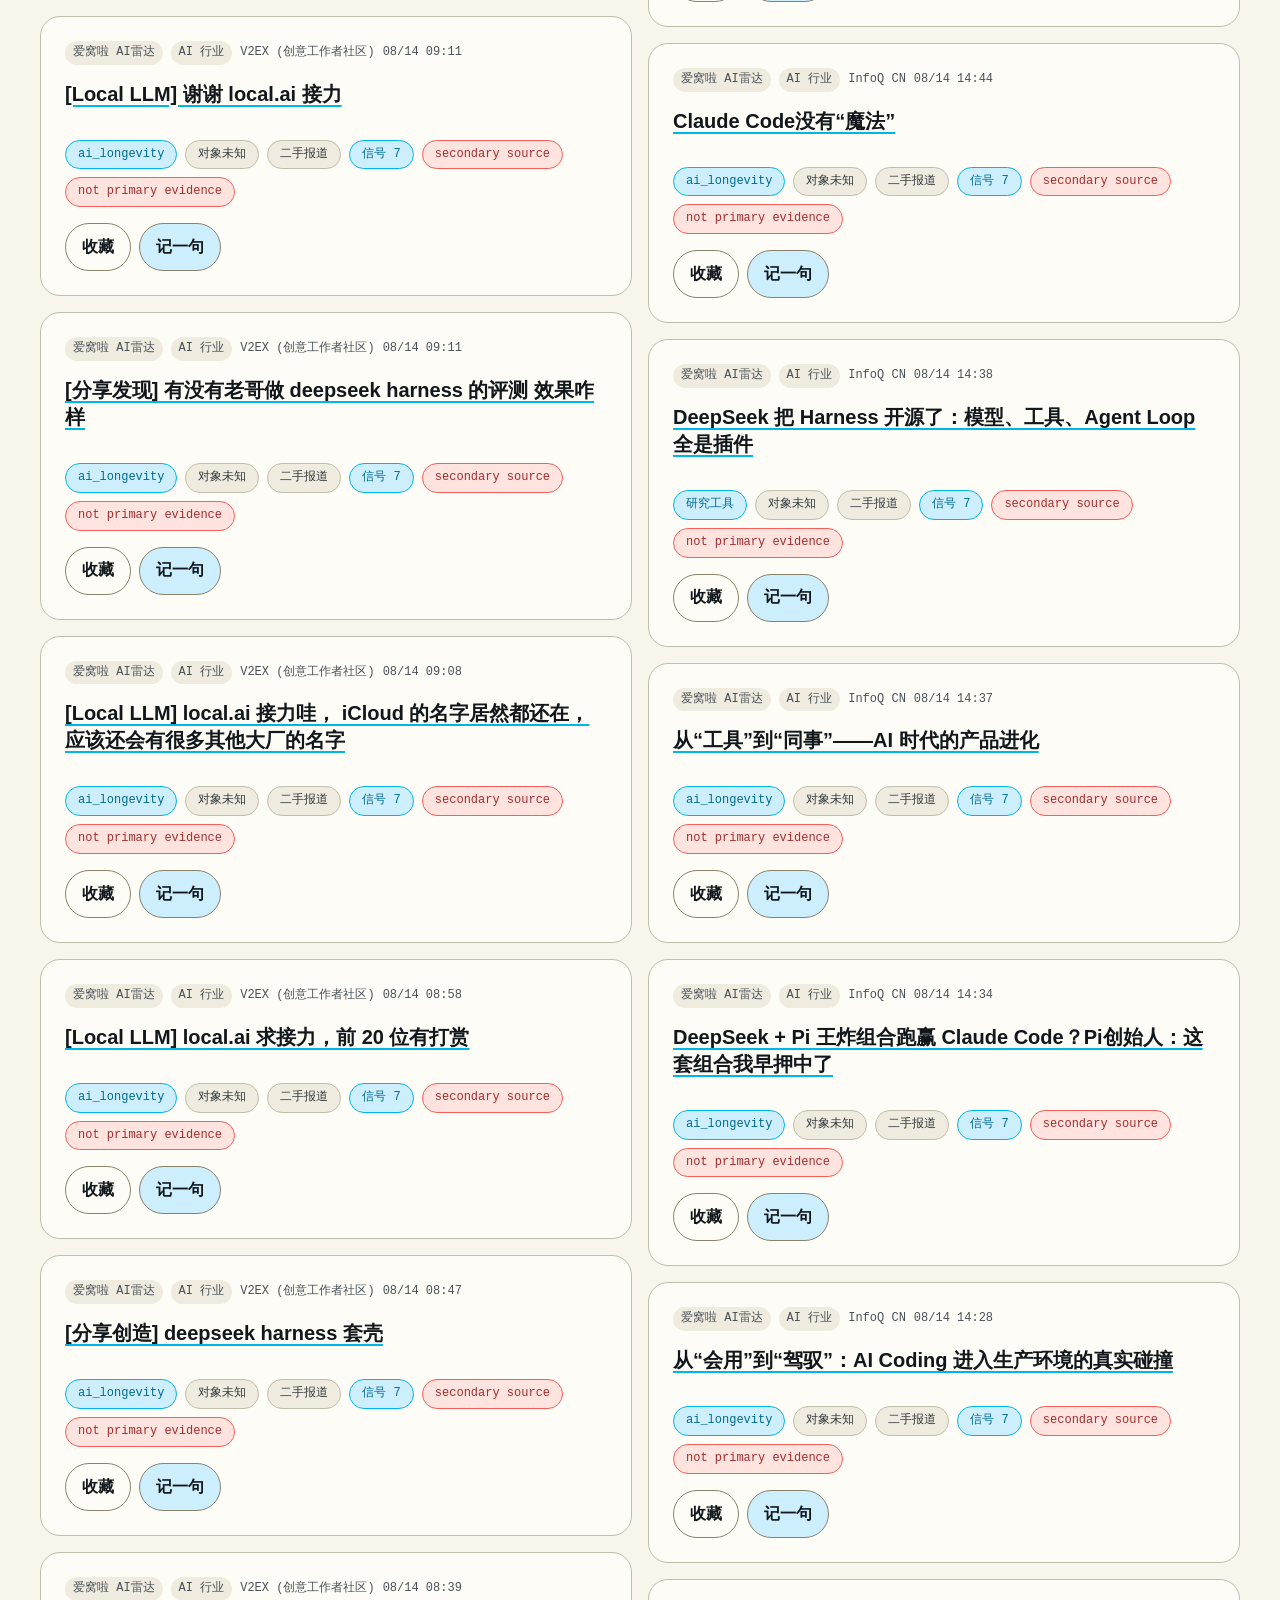
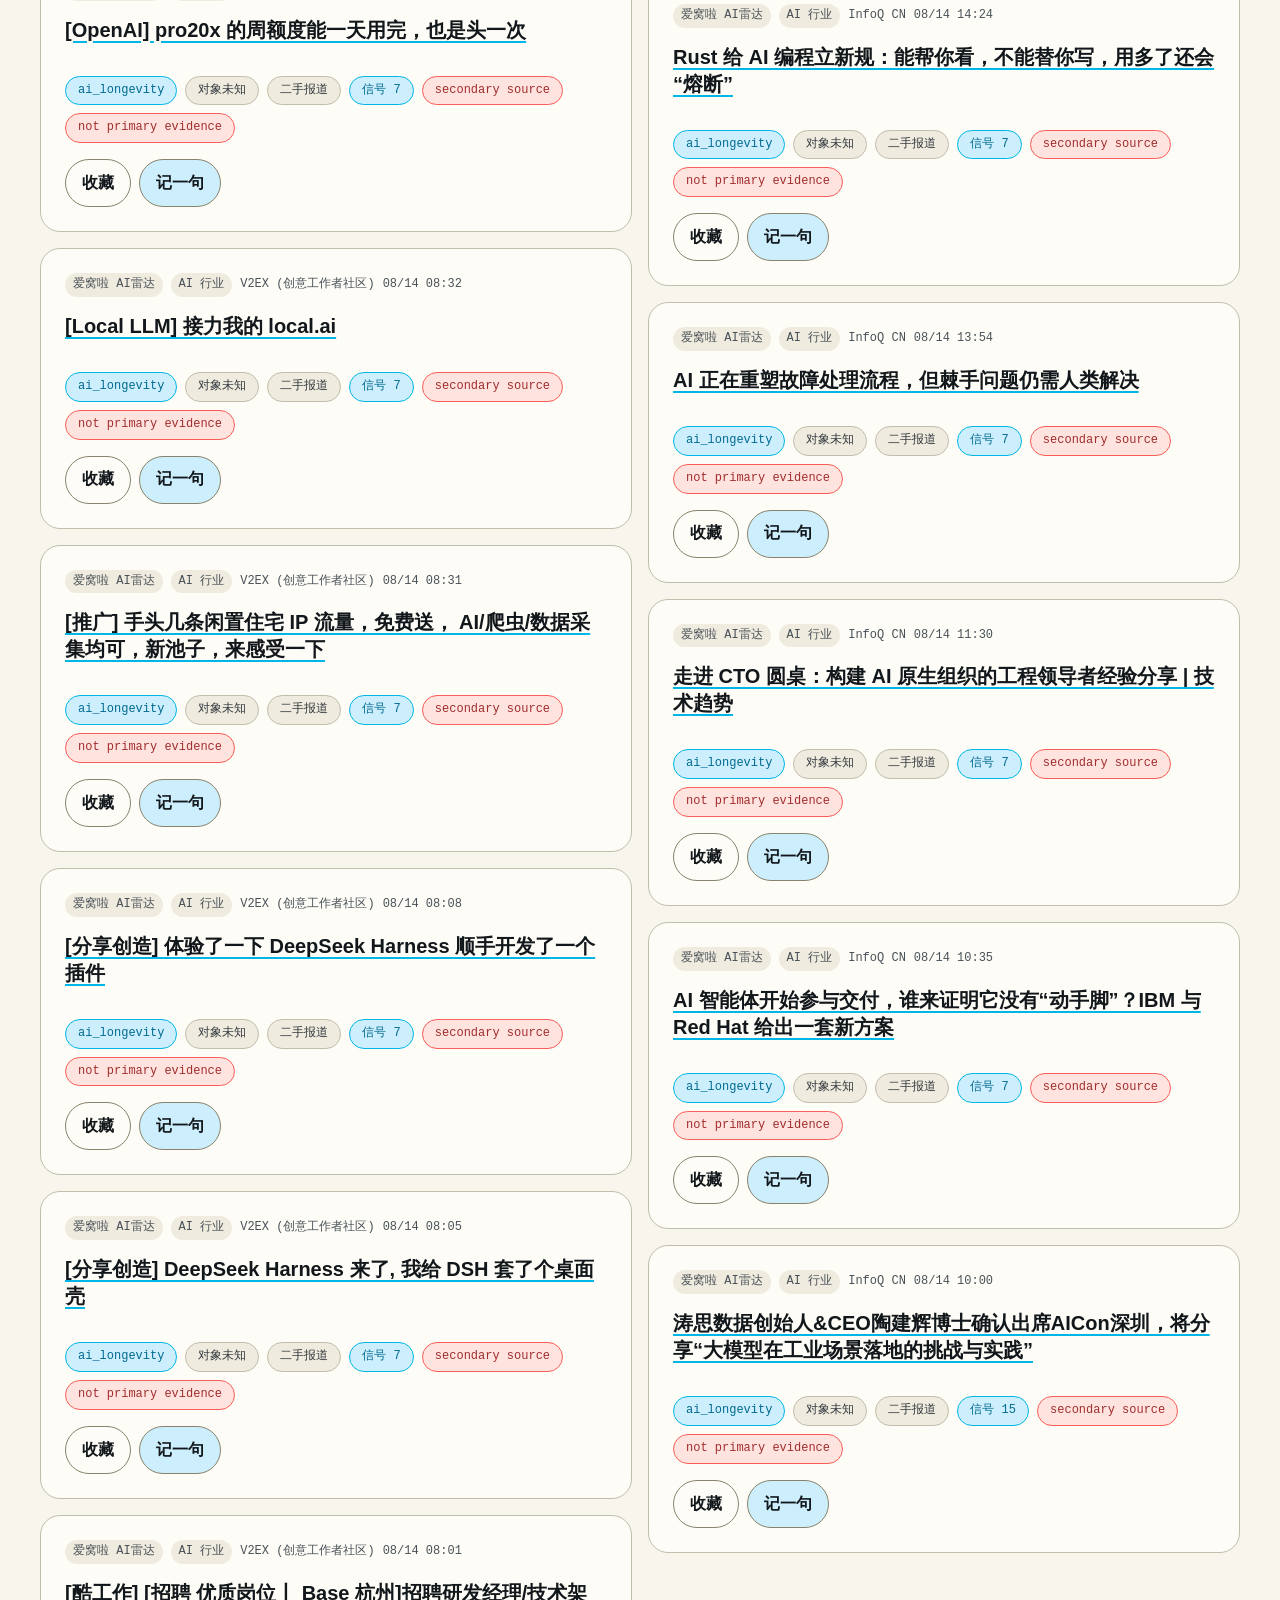
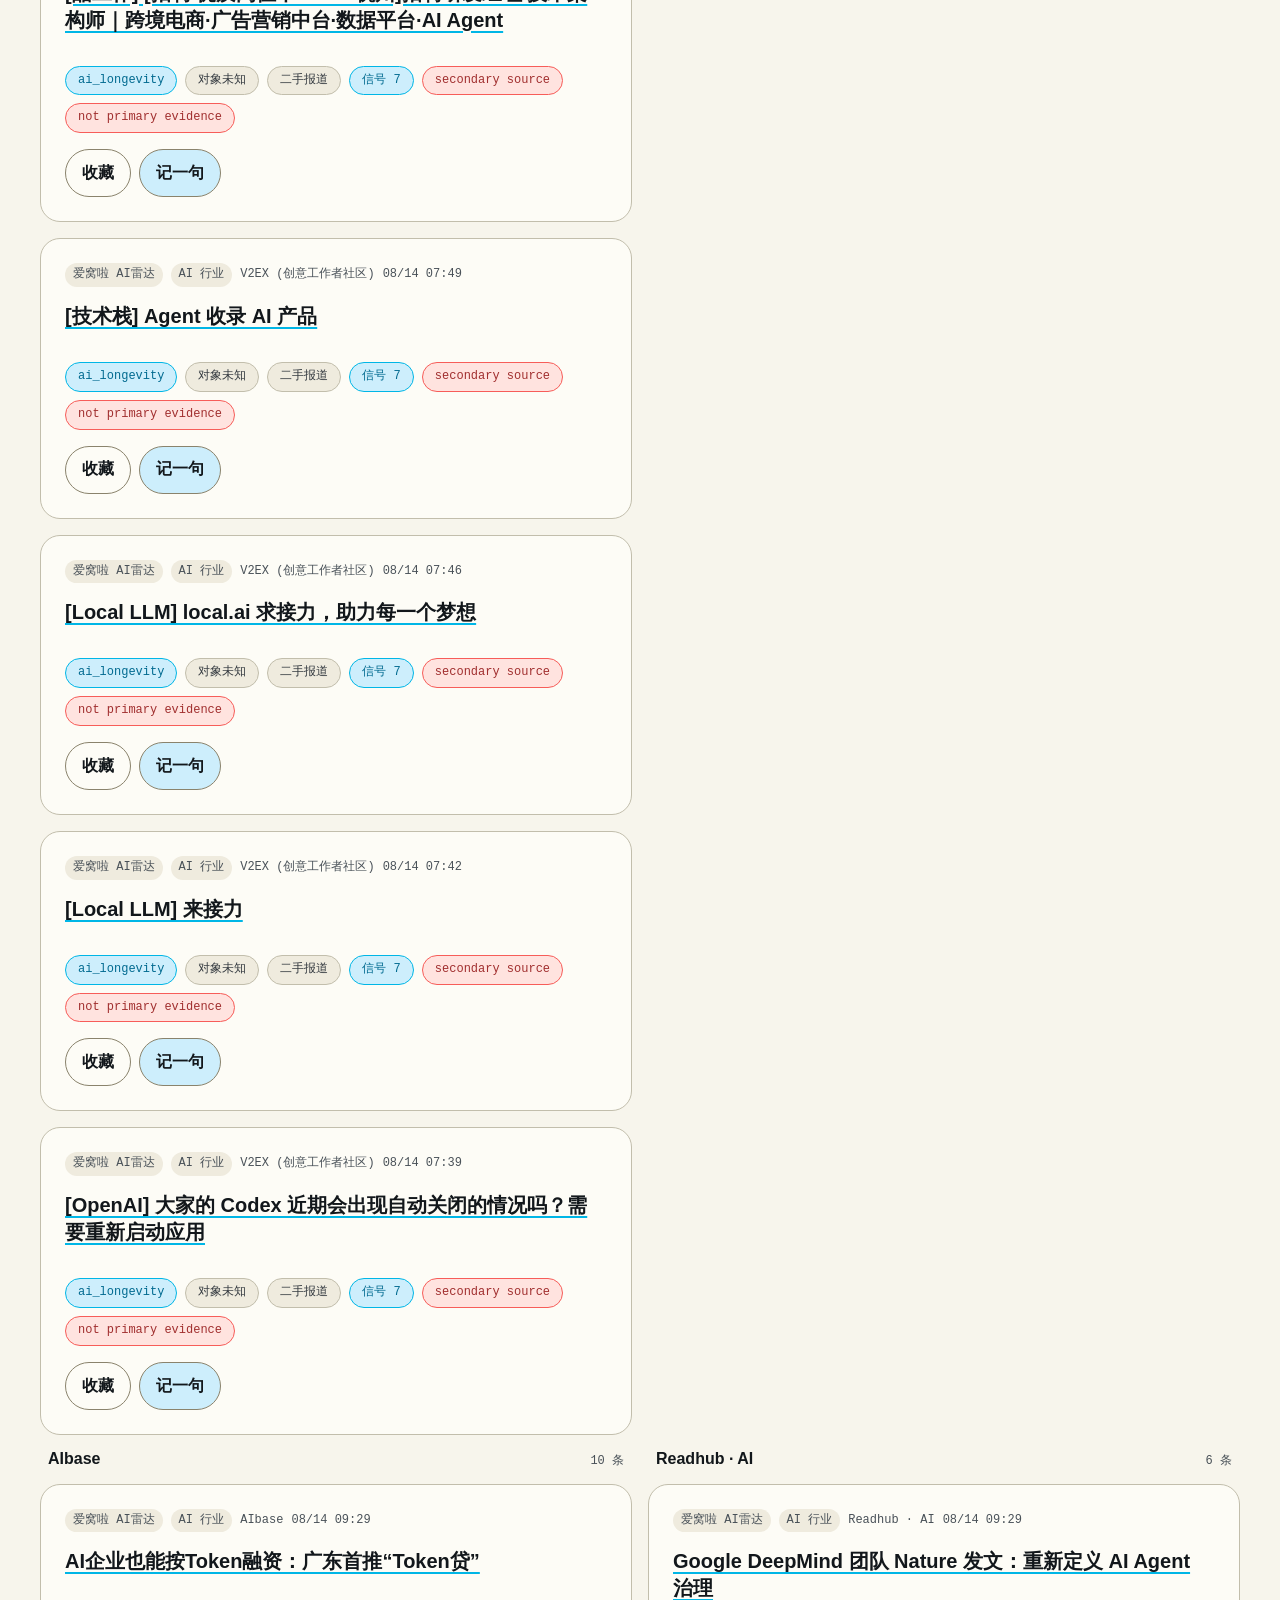
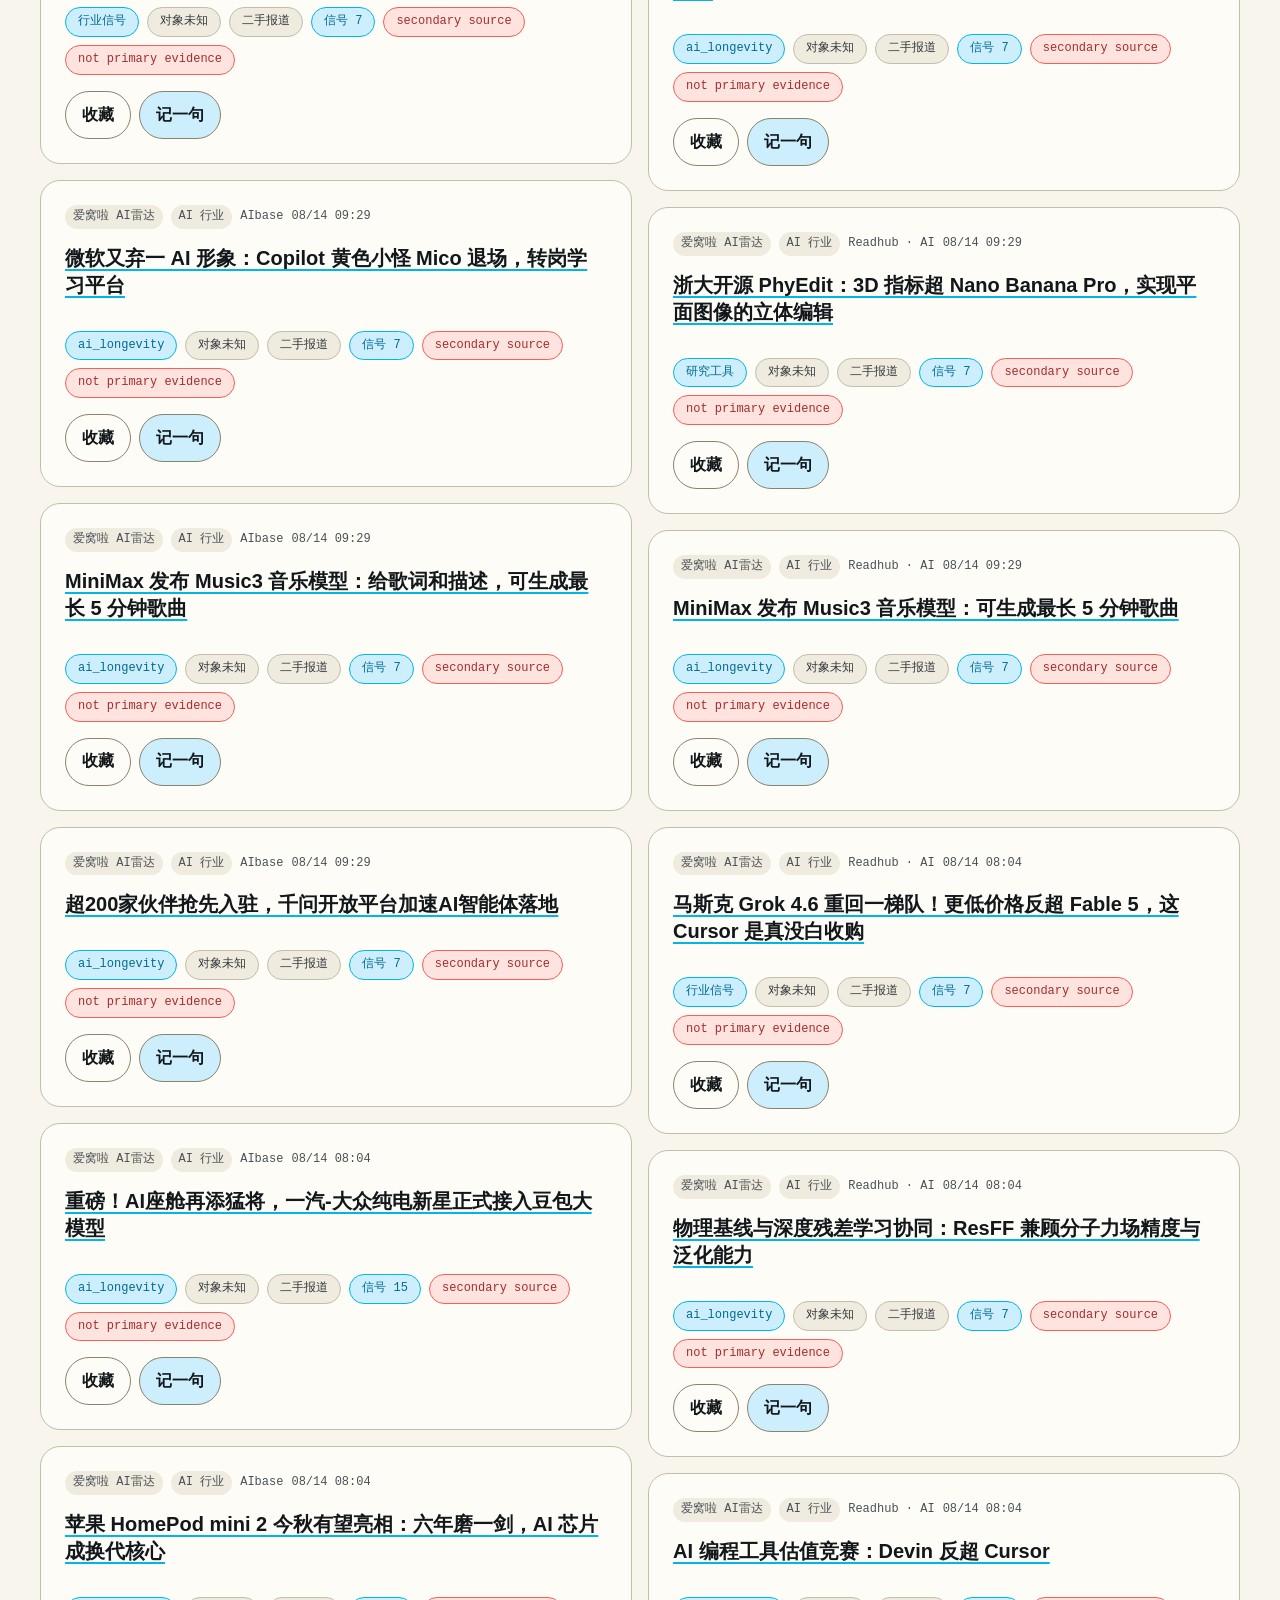
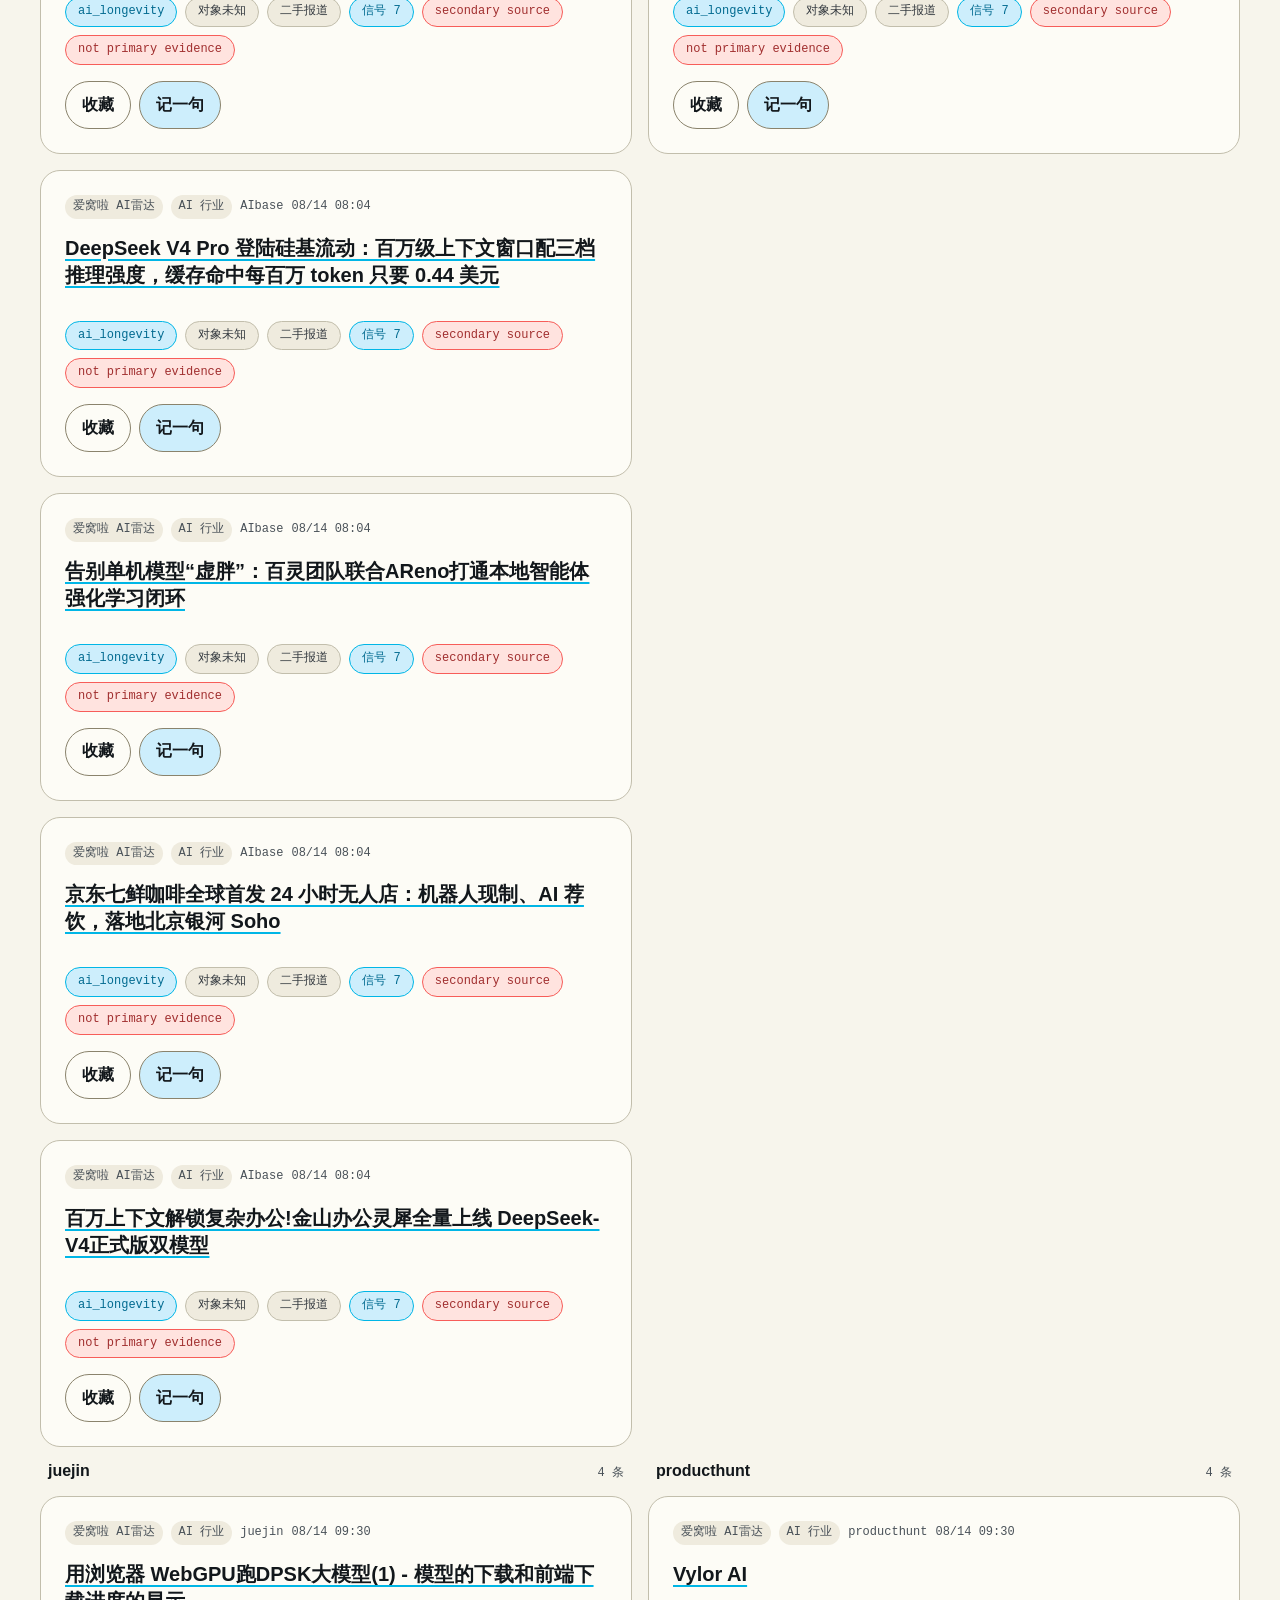
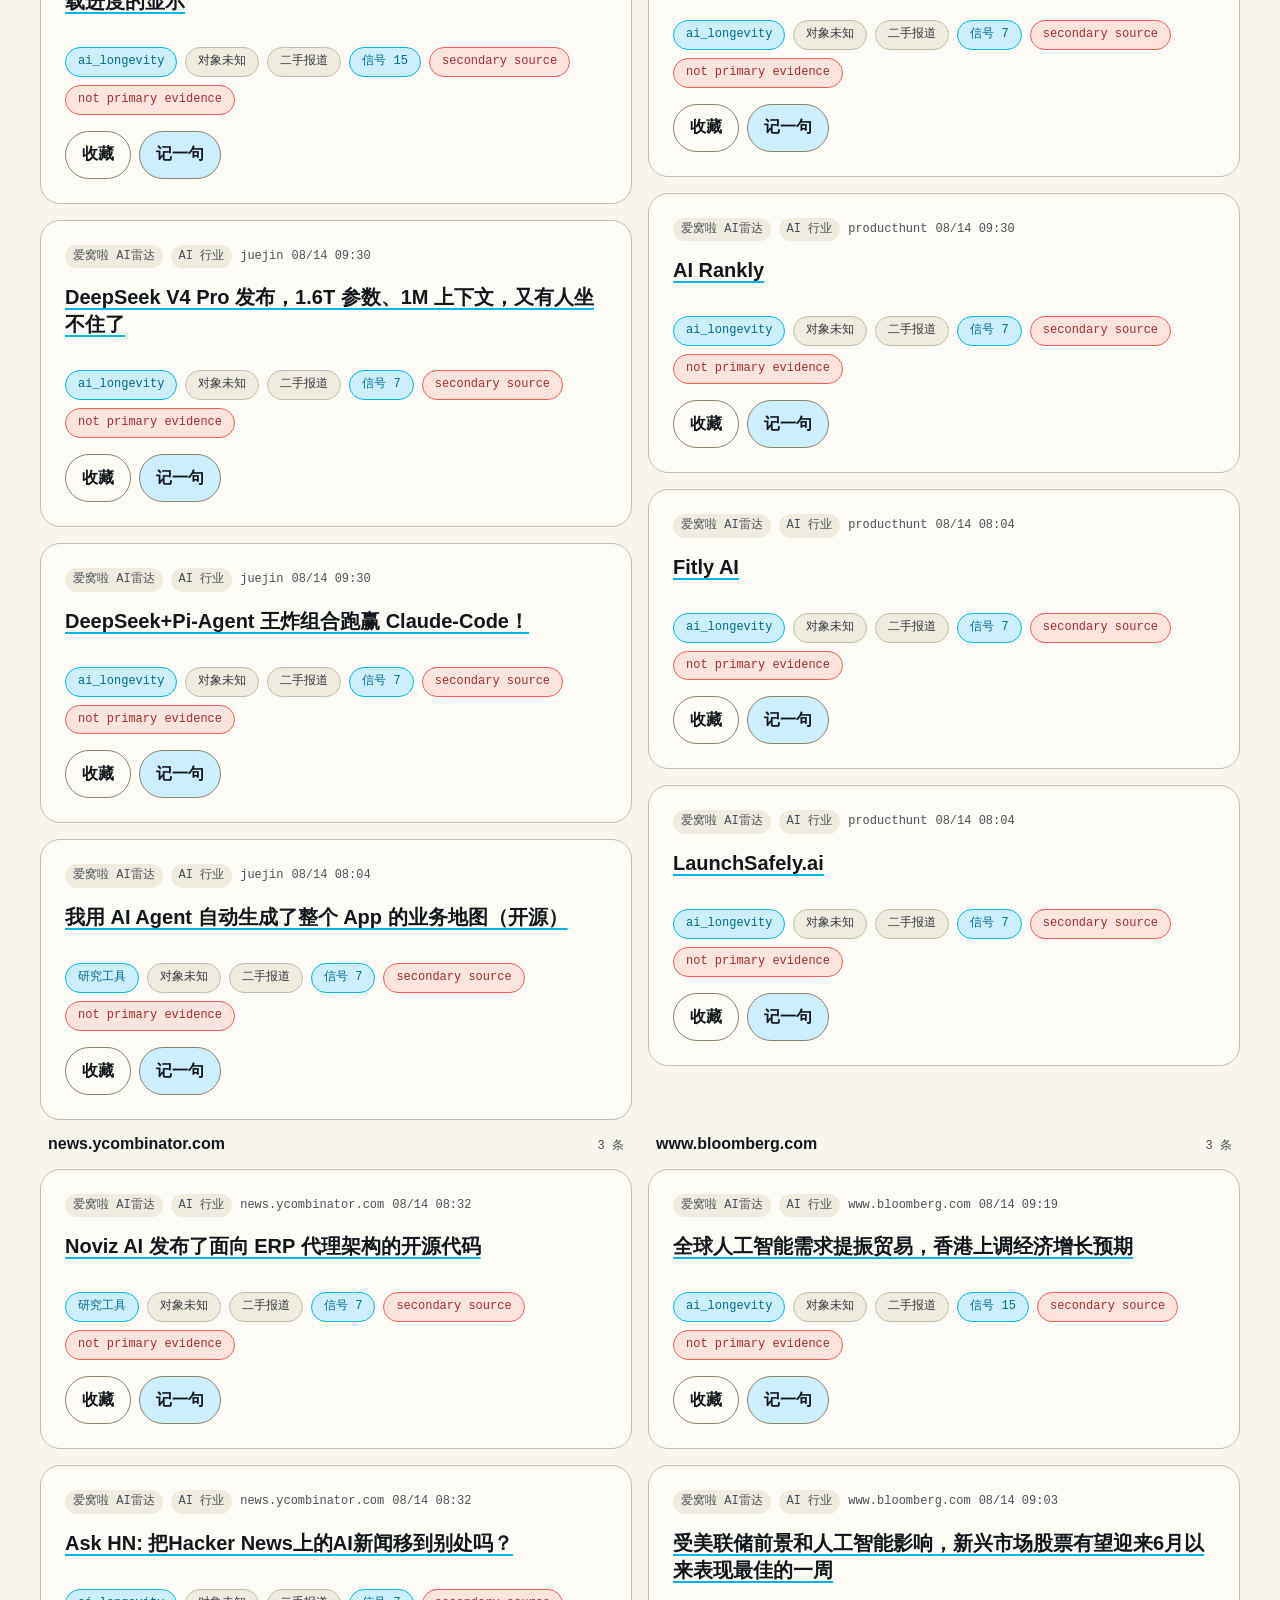
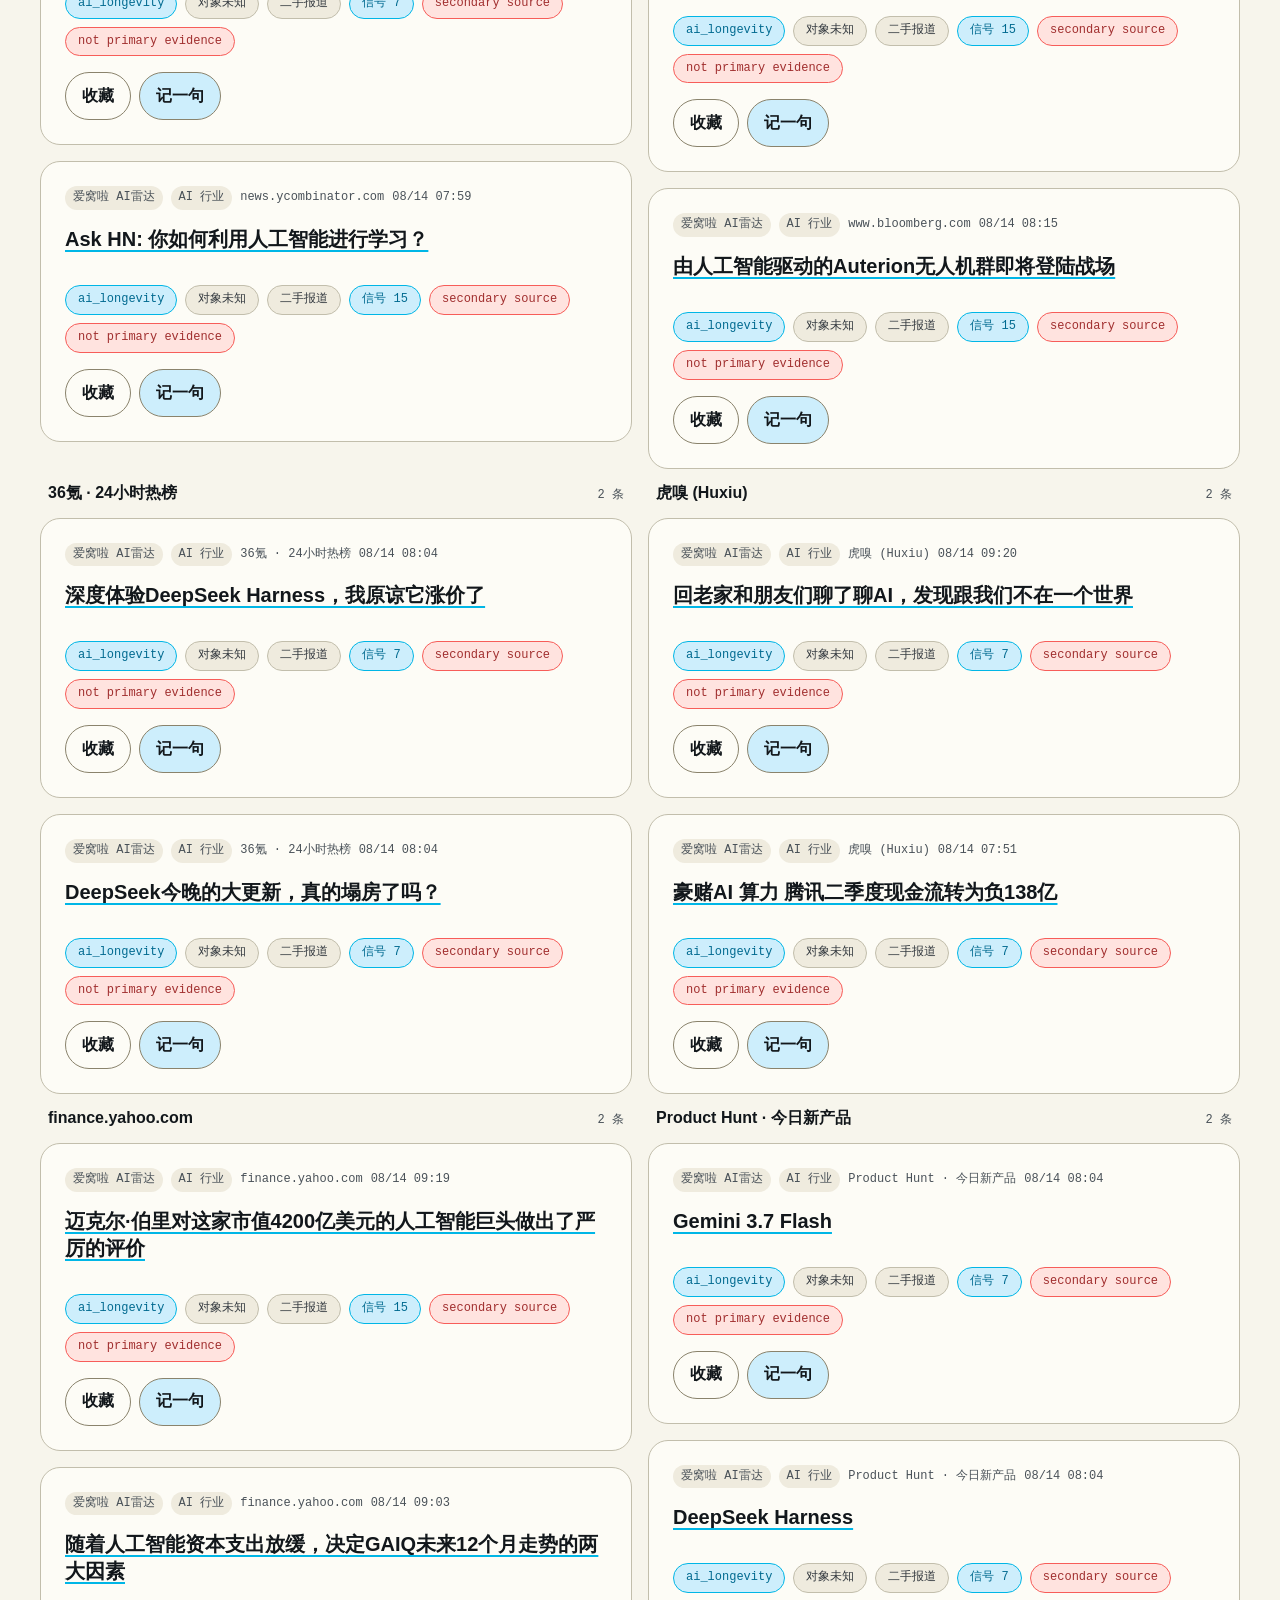
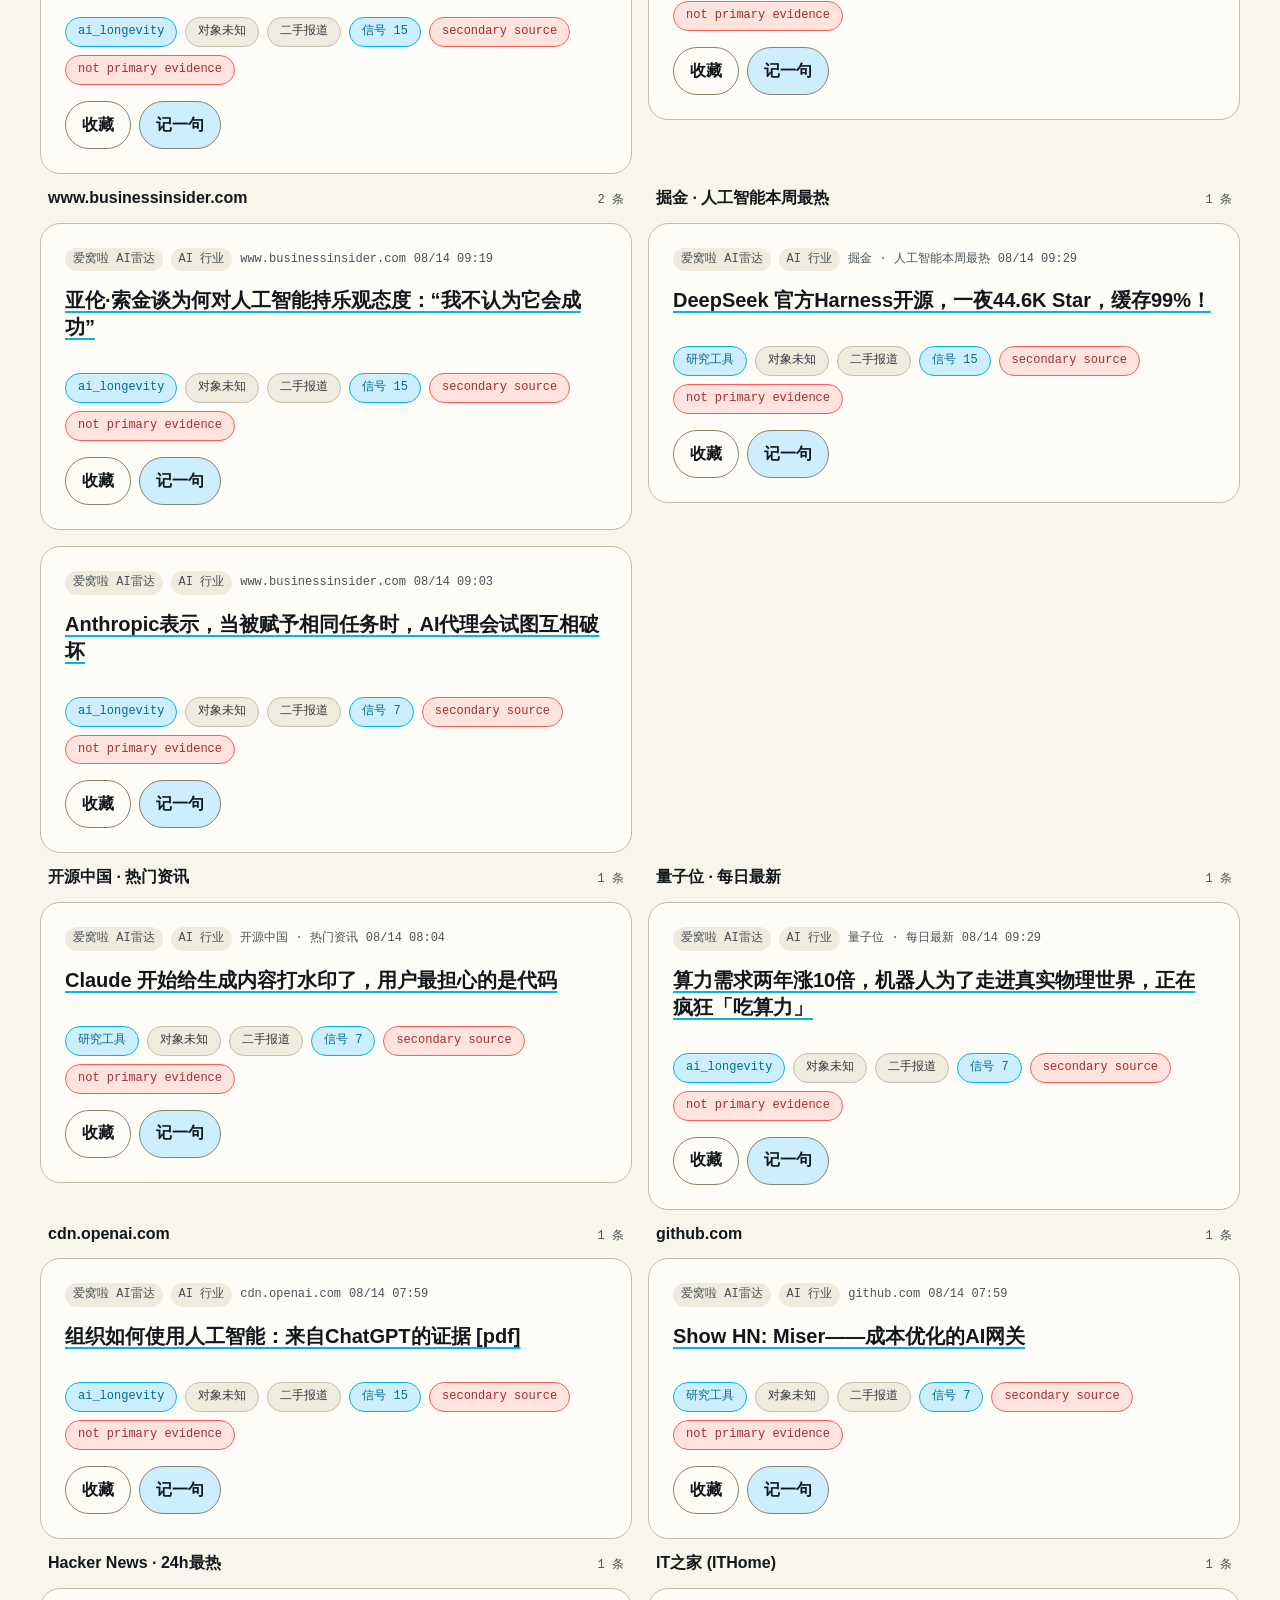
==== commit 3eb46cfc: "feat: restore full AI radar source coverage" ====
--- a/index.html
+++ b/index.html
@@ -82,7 +82,7 @@
         <div class="hero__copy">
           <p class="hero__date" id="issueDate">AIBIOO · AI LONGEVITY SIGNALS</p>
           <h1 id="heroTitle">看见 AI 正在怎样进入衰老研究。</h1>
-          <p class="hero__lead">每小时扫描公开论文、研究机构、GitHub 项目和行业更新，先做 AI 与生命延续双重筛选，再标注研究对象、发表阶段和风险边界。没有模型代写医学结论。</p>
+          <p class="hero__lead">每小时汇总旧版 AI雷达全部公开信息源，并叠加论文、临床试验、研究机构与 GitHub 专属来源。默认展示完整信息流，双重强相关视图负责聚焦 AI × 生命延续交集。没有模型代写医学结论。</p>
           <div class="hero__actions">
             <a class="button button--primary" href="#signals">查看 24 小时信号</a>
             <button class="button button--secondary" id="heroRadarButton" type="button">让雷达挑一条</button>
@@ -91,7 +91,7 @@
         </div>
         <button class="hero__instrument" id="radarCreature" type="button" aria-label="随机选择一条生命延续研究信号">
           <span class="radar-creature" aria-hidden="true"><span class="radar-creature__eye"></span></span>
-          <span class="hero__count"><strong id="heroSignalCount">0</strong><span>条强相关信号</span></span>
+          <span class="hero__count"><strong id="heroSignalCount">0</strong><span>条信息源信号</span></span>
           <span class="hero__updated">更新于 <time id="updatedAt">加载中…</time></span>
         </button>
       </section>
@@ -118,20 +118,23 @@
       </section>
 
       <section class="feed section" id="signals" aria-labelledby="listTitle">
-        <div class="feed-heading"><div><p class="eyebrow">PUBLIC RESEARCH SIGNALS</p><h2 id="listTitle">AI 生命延续信号流</h2></div><div class="section-heading__meta"><span id="modeHint">双重强相关</span> · <span id="resultCount">0 条</span></div></div>
+        <div class="feed-heading"><div><p class="eyebrow">PUBLIC RESEARCH SIGNALS</p><h2 id="listTitle">全部信息源信号流</h2></div><div class="section-heading__meta"><span id="modeHint">旧版 AI雷达全源 + 生命延续专属源</span> · <span id="resultCount">0 条</span></div></div>
+        <div class="scope-controls">
+          <span>信号范围</span>
+          <div class="mode-switch" role="group" aria-label="信号范围">
+            <button id="modeAllBtn" class="mode-btn active" type="button" aria-pressed="true">全部信息源</button>
+            <button id="modeAiBtn" class="mode-btn" type="button" aria-pressed="false">AI + 生命延续强相关</button>
+          </div>
+        </div>
         <div class="primary-controls">
           <label class="search-field"><span>搜索</span><input id="searchInput" type="search" placeholder="年龄时钟、Alzheimer、multi-omics…" autocomplete="off" /></label>
           <label class="field"><span>来源</span><select id="siteSelect"><option value="">全部站点</option></select></label>
         </div>
         <div class="site-pills" id="sitePills" aria-label="按站点筛选"></div>
         <details class="advanced-panel" id="sourceDetails">
-          <summary><span>高级视图与来源健康</span><span class="advanced-summary" id="advancedSummary"></span></summary>
+          <summary><span>去重设置与来源健康</span><span class="advanced-summary" id="advancedSummary"></span></summary>
           <div class="advanced-content">
             <div class="advanced-controls">
-              <div class="mode-switch" role="group" aria-label="信号范围">
-                <button id="modeAiBtn" class="mode-btn active" type="button" aria-pressed="true">AI + 生命延续强相关</button>
-                <button id="modeAllBtn" class="mode-btn" type="button" aria-pressed="false">全部候选</button>
-              </div>
               <label class="all-dedupe" id="allDedupeWrap"><input id="allDedupeToggle" type="checkbox" checked /><span id="allDedupeLabel">去重开</span></label>
               <button class="button button--small" id="advancedToggle" type="button">查看源状态</button>
             </div>
--- a/assets/styles.css
+++ b/assets/styles.css
@@ -756,6 +756,21 @@
   display: grid;
   margin-block-end: var(--space-lg);
   gap: var(--space-sm);
+}
+
+.scope-controls {
+  display: flex;
+  align-items: center;
+  justify-content: space-between;
+  margin-block-end: var(--space-md);
+  padding: var(--space-sm) var(--space-md);
+  gap: var(--space-sm);
+  border: 0.0625rem solid var(--color-rule);
+  border-radius: var(--radius-card);
+  background: var(--color-paper-2);
+  color: var(--color-muted);
+  font-family: var(--font-label);
+  font-size: var(--text-xs);
 }
 
 .search-field,
@@ -1386,7 +1401,7 @@
   }
 
   .advanced-controls {
-    grid-template-columns: minmax(12rem, 1fr) minmax(16rem, auto) auto;
+    grid-template-columns: minmax(16rem, 1fr) auto;
     align-items: end;
   }
 
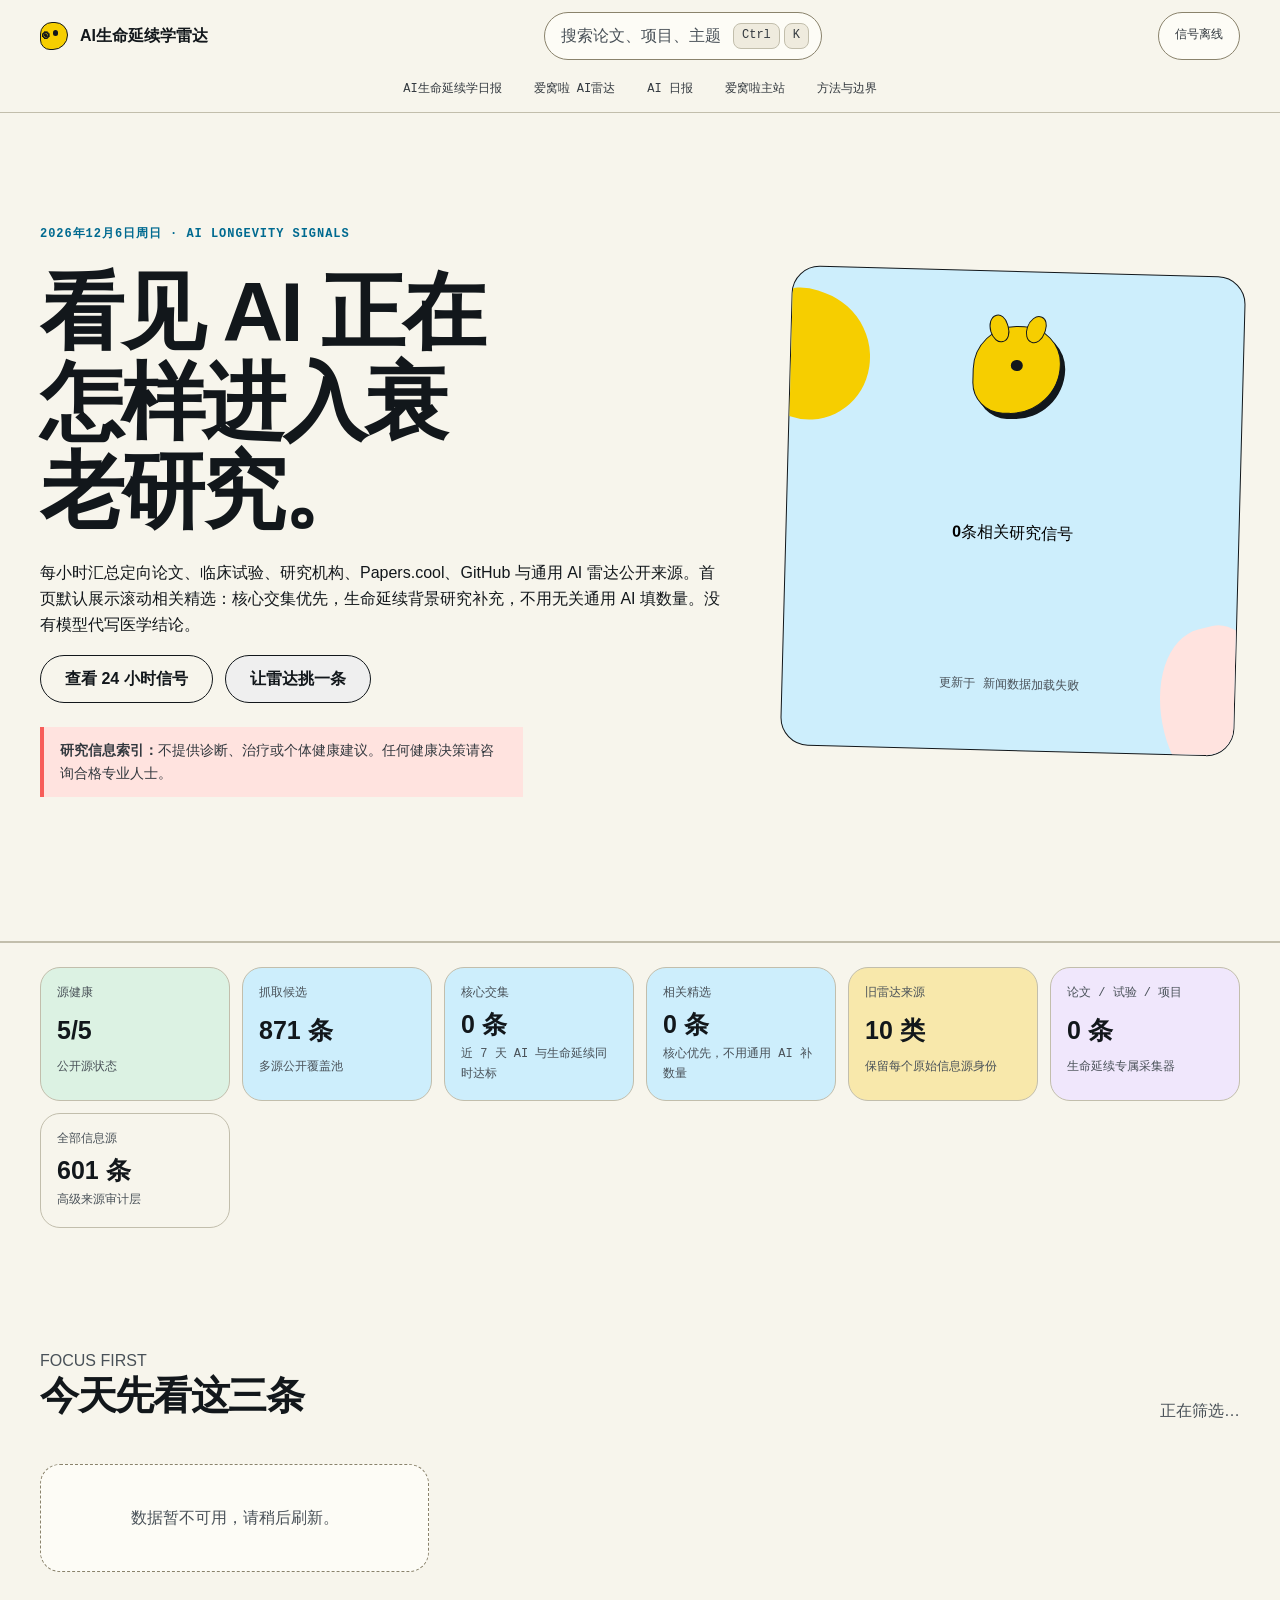
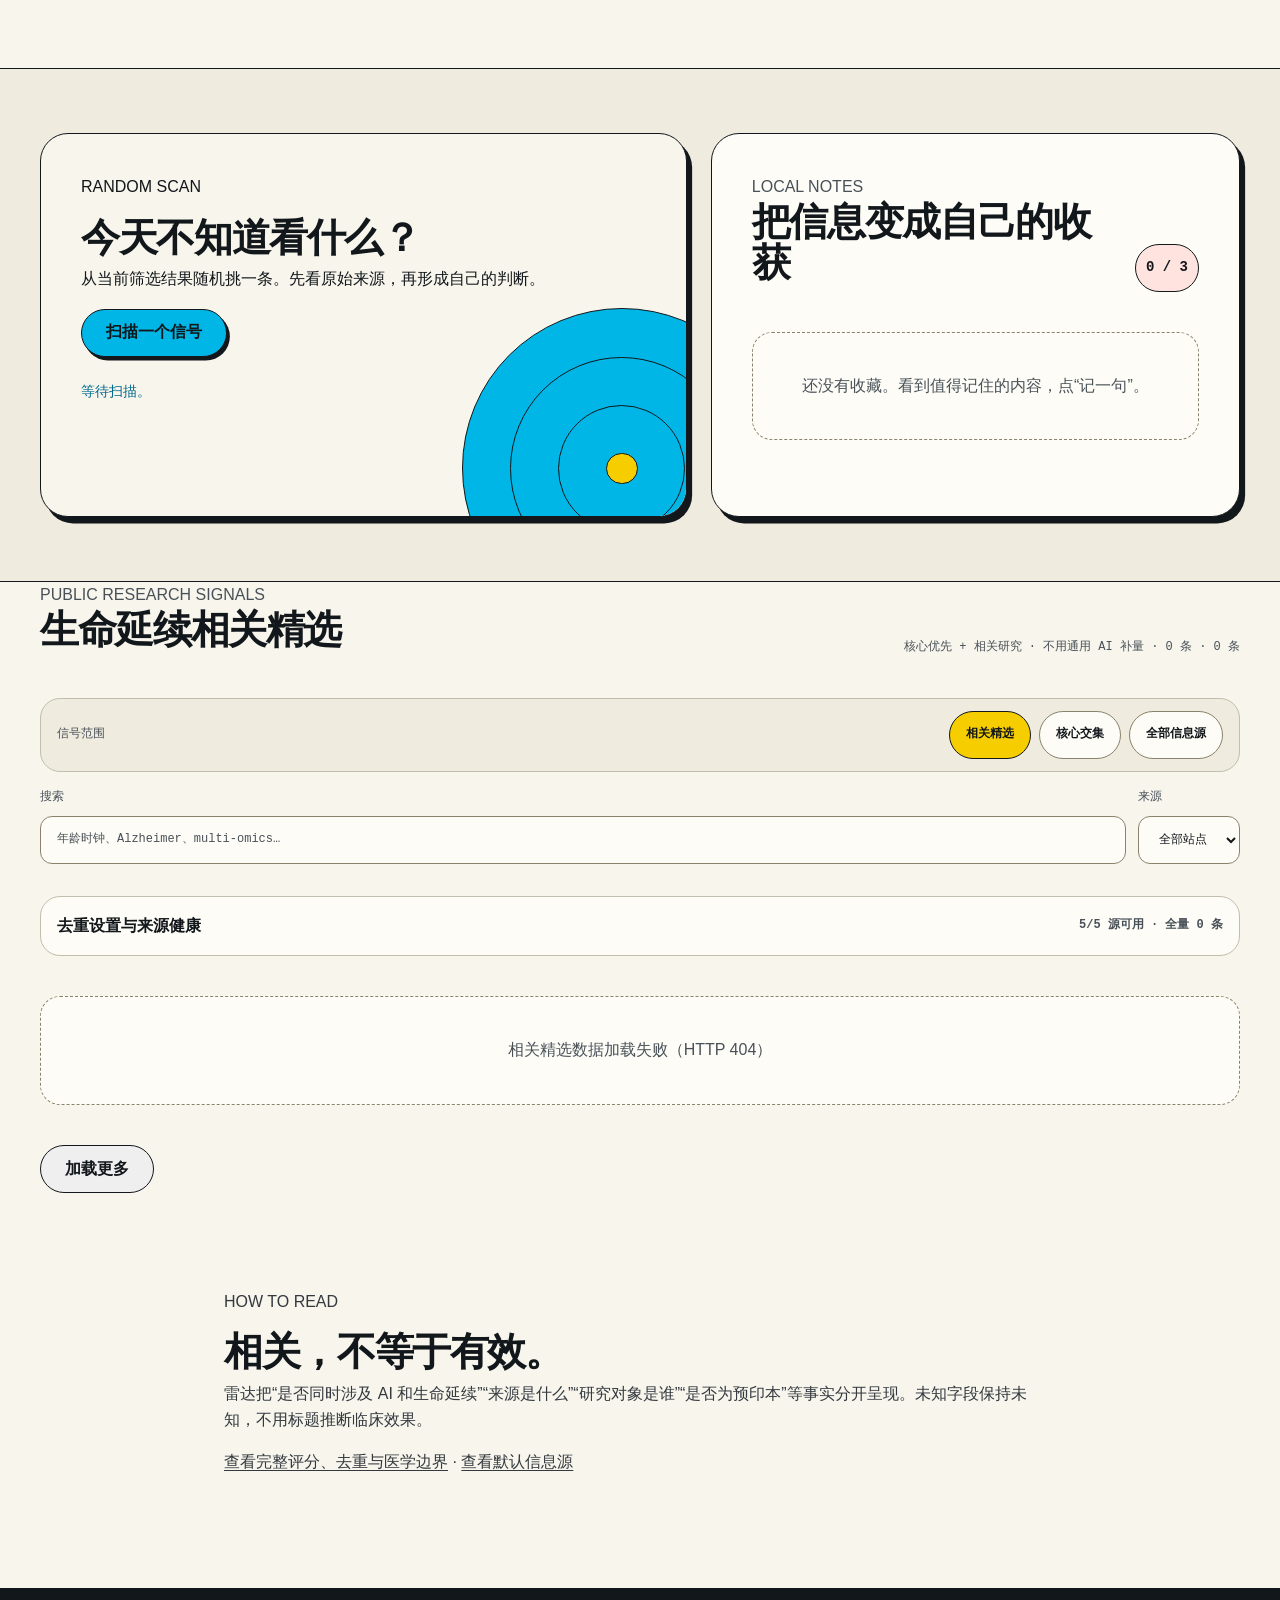
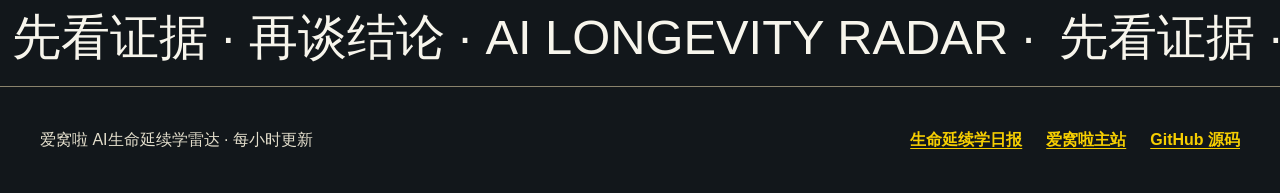
==== commit 80eac27e: "feat: add relevance-first longevity radar" ====
--- a/index.html
+++ b/index.html
@@ -3,12 +3,12 @@
   <head>
     <meta charset="utf-8" />
     <meta name="viewport" content="width=device-width, initial-scale=1" />
-    <title>爱窝啦 AI生命延续学雷达｜24 小时 AI + 长寿研究信号</title>
+    <title>爱窝啦 AI生命延续学雷达｜AI × 衰老与长寿研究精选</title>
     <meta name="description" content="每小时整理 AI 与衰老、长寿、生物年龄、年轻化、神经退行性疾病交叉领域的公开论文、项目和行业信号。保留原始来源并标注研究对象、发表阶段与风险边界。" />
     <link rel="canonical" href="https://radar.aibioo.cn/" />
     <meta property="og:type" content="website" />
     <meta property="og:title" content="爱窝啦 AI生命延续学雷达" />
-    <meta property="og:description" content="24 小时 AI + 长寿研究信号、证据标签和来源健康状态。" />
+    <meta property="og:description" content="滚动精选 AI × 长寿核心交集与生命延续相关研究，保留证据标签和来源健康状态。" />
     <meta property="og:url" content="https://radar.aibioo.cn/" />
     <meta property="og:site_name" content="爱窝啦 AI生命延续学雷达" />
     <meta name="twitter:card" content="summary" />
@@ -39,15 +39,15 @@
           {
             "@type": "CollectionPage",
             "@id": "https://radar.aibioo.cn/#webpage",
-            "name": "爱窝啦 AI生命延续学雷达｜24 小时 AI + 长寿研究信号",
+            "name": "爱窝啦 AI生命延续学雷达｜AI × 衰老与长寿研究精选",
             "url": "https://radar.aibioo.cn/",
             "description": "每小时整理 AI 与生命延续研究交叉领域的公开论文、项目和行业信号。",
             "isPartOf": { "@id": "https://radar.aibioo.cn/#website" },
             "about": ["人工智能", "衰老研究", "长寿", "生物年龄", "神经退行性疾病"],
             "mainEntity": {
               "@type": "Dataset",
-              "name": "AI Longevity Radar 24-hour public signals",
-              "url": "https://radar.aibioo.cn/data/latest-24h.json",
+              "name": "AI Longevity Radar relevant public signals",
+              "url": "https://radar.aibioo.cn/data/latest-relevant.json",
               "license": "https://opensource.org/license/mit"
             }
           }
@@ -82,7 +82,7 @@
         <div class="hero__copy">
           <p class="hero__date" id="issueDate">AIBIOO · AI LONGEVITY SIGNALS</p>
           <h1 id="heroTitle">看见 AI 正在怎样进入衰老研究。</h1>
-          <p class="hero__lead">每小时汇总旧版 AI雷达全部公开信息源，并叠加论文、临床试验、研究机构与 GitHub 专属来源。默认展示完整信息流，双重强相关视图负责聚焦 AI × 生命延续交集。没有模型代写医学结论。</p>
+          <p class="hero__lead">每小时汇总定向论文、临床试验、研究机构、Papers.cool、GitHub 与通用 AI 雷达公开来源。首页默认展示滚动相关精选：核心交集优先，生命延续背景研究补充，不用无关通用 AI 填数量。没有模型代写医学结论。</p>
           <div class="hero__actions">
             <a class="button button--primary" href="#signals">查看 24 小时信号</a>
             <button class="button button--secondary" id="heroRadarButton" type="button">让雷达挑一条</button>
@@ -91,7 +91,7 @@
         </div>
         <button class="hero__instrument" id="radarCreature" type="button" aria-label="随机选择一条生命延续研究信号">
           <span class="radar-creature" aria-hidden="true"><span class="radar-creature__eye"></span></span>
-          <span class="hero__count"><strong id="heroSignalCount">0</strong><span>条信息源信号</span></span>
+          <span class="hero__count"><strong id="heroSignalCount">0</strong><span>条相关研究信号</span></span>
           <span class="hero__updated">更新于 <time id="updatedAt">加载中…</time></span>
         </button>
       </section>
@@ -118,12 +118,13 @@
       </section>
 
       <section class="feed section" id="signals" aria-labelledby="listTitle">
-        <div class="feed-heading"><div><p class="eyebrow">PUBLIC RESEARCH SIGNALS</p><h2 id="listTitle">全部信息源信号流</h2></div><div class="section-heading__meta"><span id="modeHint">旧版 AI雷达全源 + 生命延续专属源</span> · <span id="resultCount">0 条</span></div></div>
+        <div class="feed-heading"><div><p class="eyebrow">PUBLIC RESEARCH SIGNALS</p><h2 id="listTitle">生命延续相关精选</h2></div><div class="section-heading__meta"><span id="modeHint">核心优先 + 相关研究 · 不用通用 AI 补量</span> · <span id="resultCount">0 条</span></div></div>
         <div class="scope-controls">
           <span>信号范围</span>
           <div class="mode-switch" role="group" aria-label="信号范围">
-            <button id="modeAllBtn" class="mode-btn active" type="button" aria-pressed="true">全部信息源</button>
-            <button id="modeAiBtn" class="mode-btn" type="button" aria-pressed="false">AI + 生命延续强相关</button>
+            <button id="modeRelevantBtn" class="mode-btn active" type="button" aria-pressed="true">相关精选</button>
+            <button id="modeCoreBtn" class="mode-btn" type="button" aria-pressed="false">核心交集</button>
+            <button id="modeAllBtn" class="mode-btn" type="button" aria-pressed="false">全部信息源</button>
           </div>
         </div>
         <div class="primary-controls">
--- a/assets/styles.css
+++ b/assets/styles.css
@@ -1503,6 +1503,19 @@
   color: var(--color-cyan-deep);
 }
 
+.evidence-chip.core {
+  border-color: var(--color-ink);
+  background: var(--color-pear);
+  color: var(--color-ink);
+}
+
+.evidence-chip.related,
+.evidence-chip.reason {
+  border-color: var(--color-lavender);
+  background: var(--color-lavender-soft);
+  color: var(--color-ink-soft);
+}
+
 .evidence-chip.risk {
   border-color: var(--color-coral);
   background: var(--color-coral-soft);
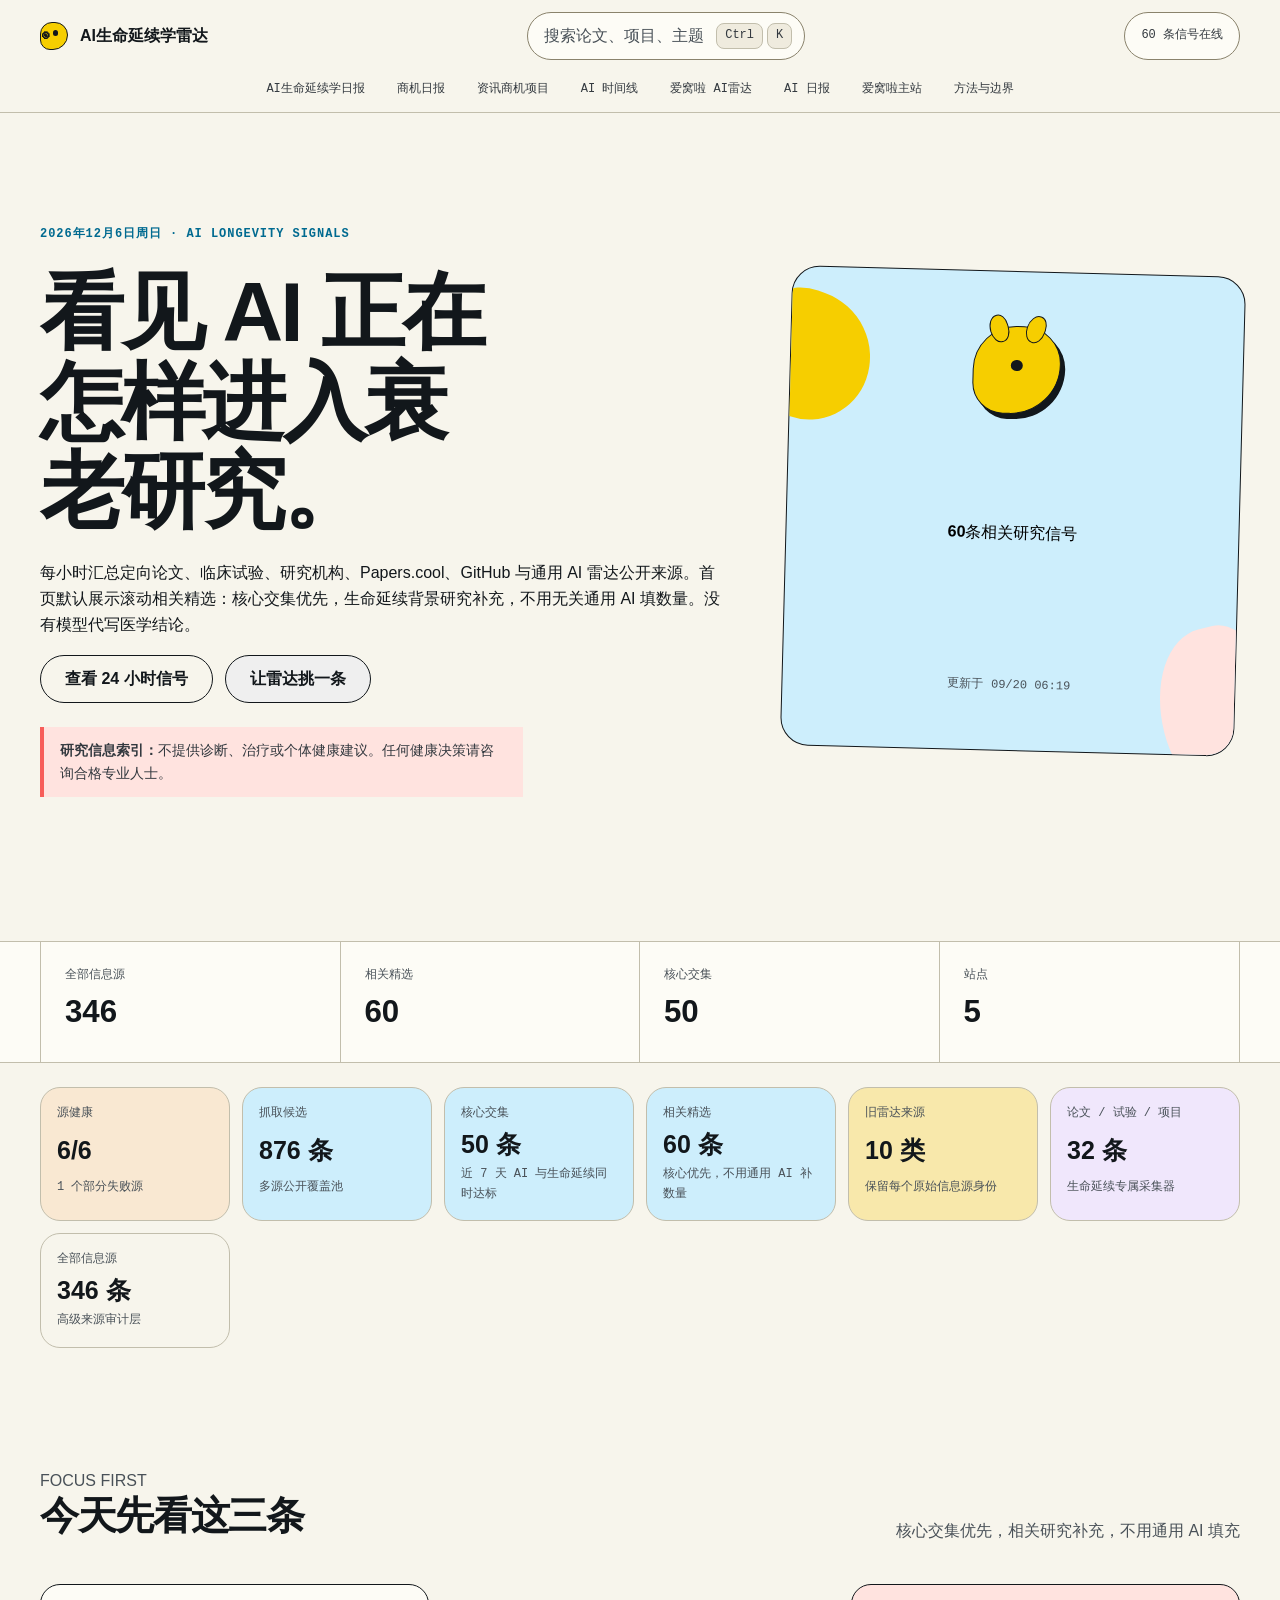
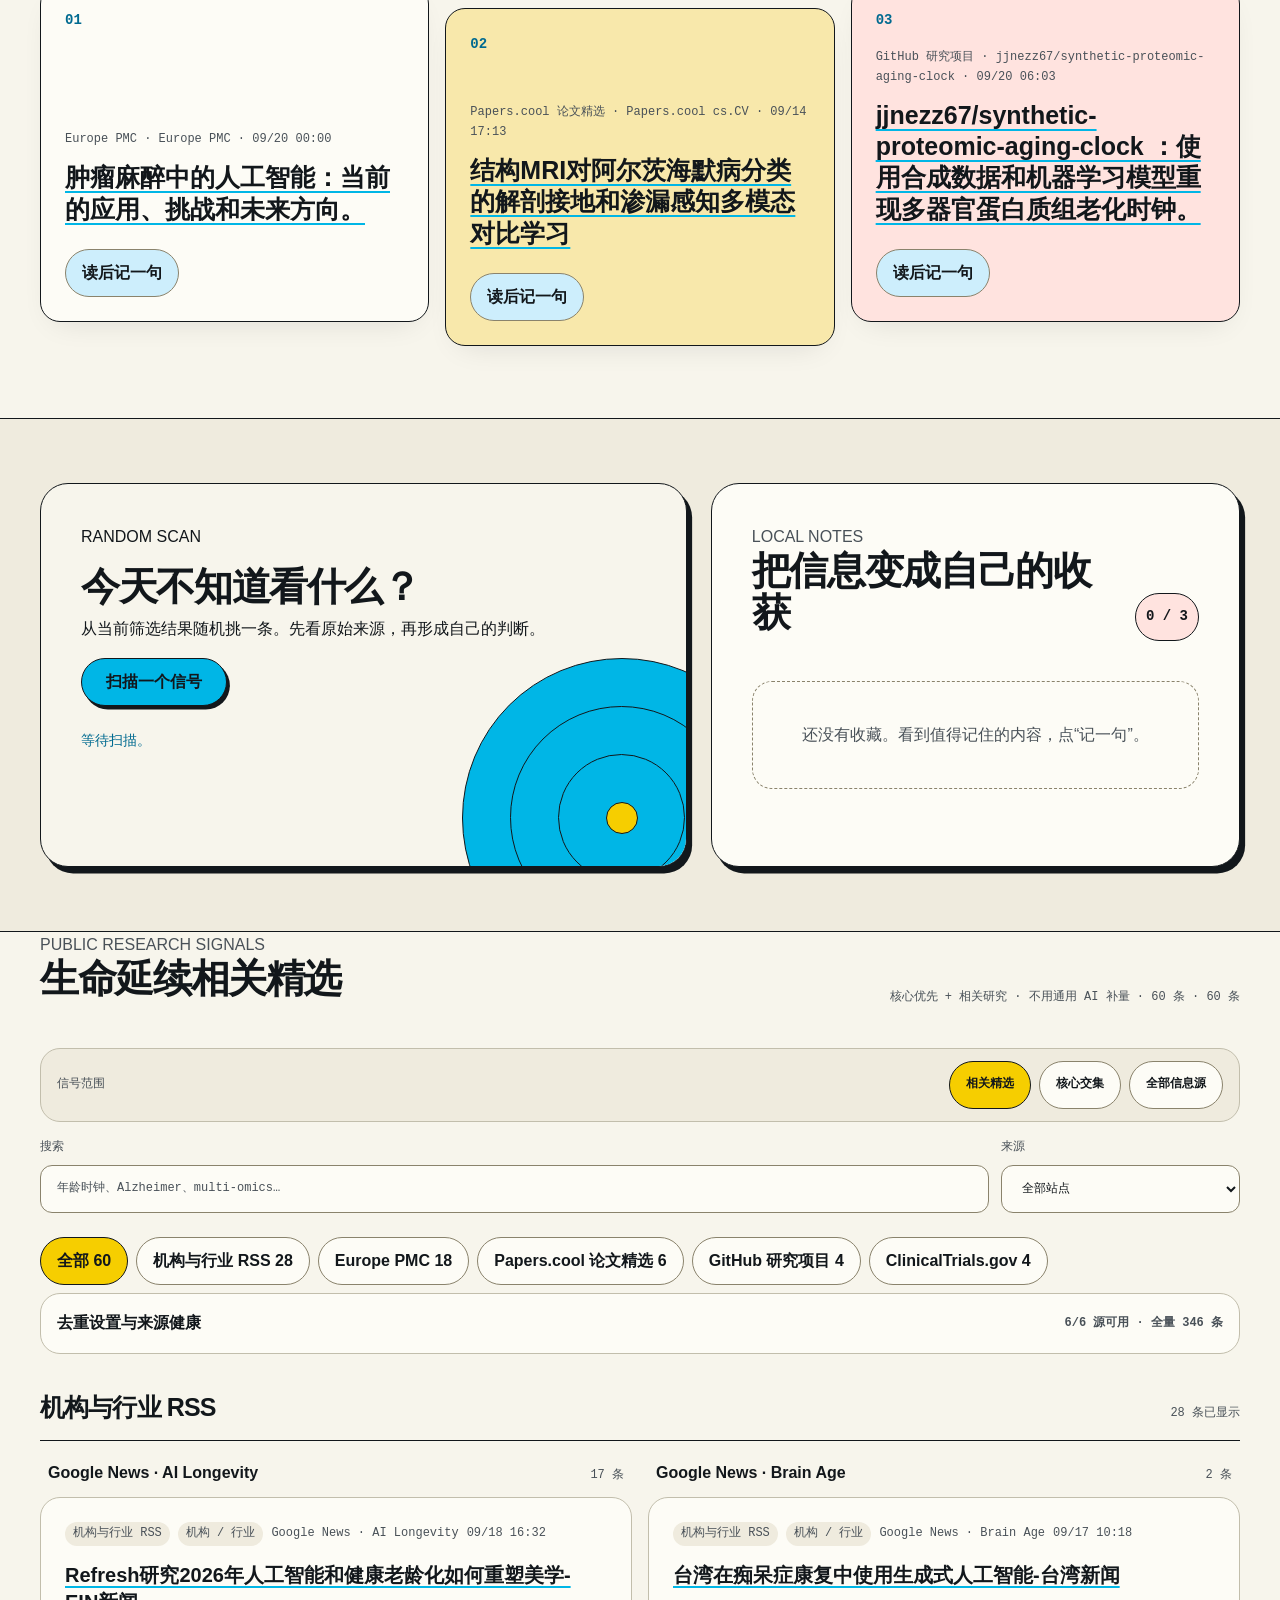
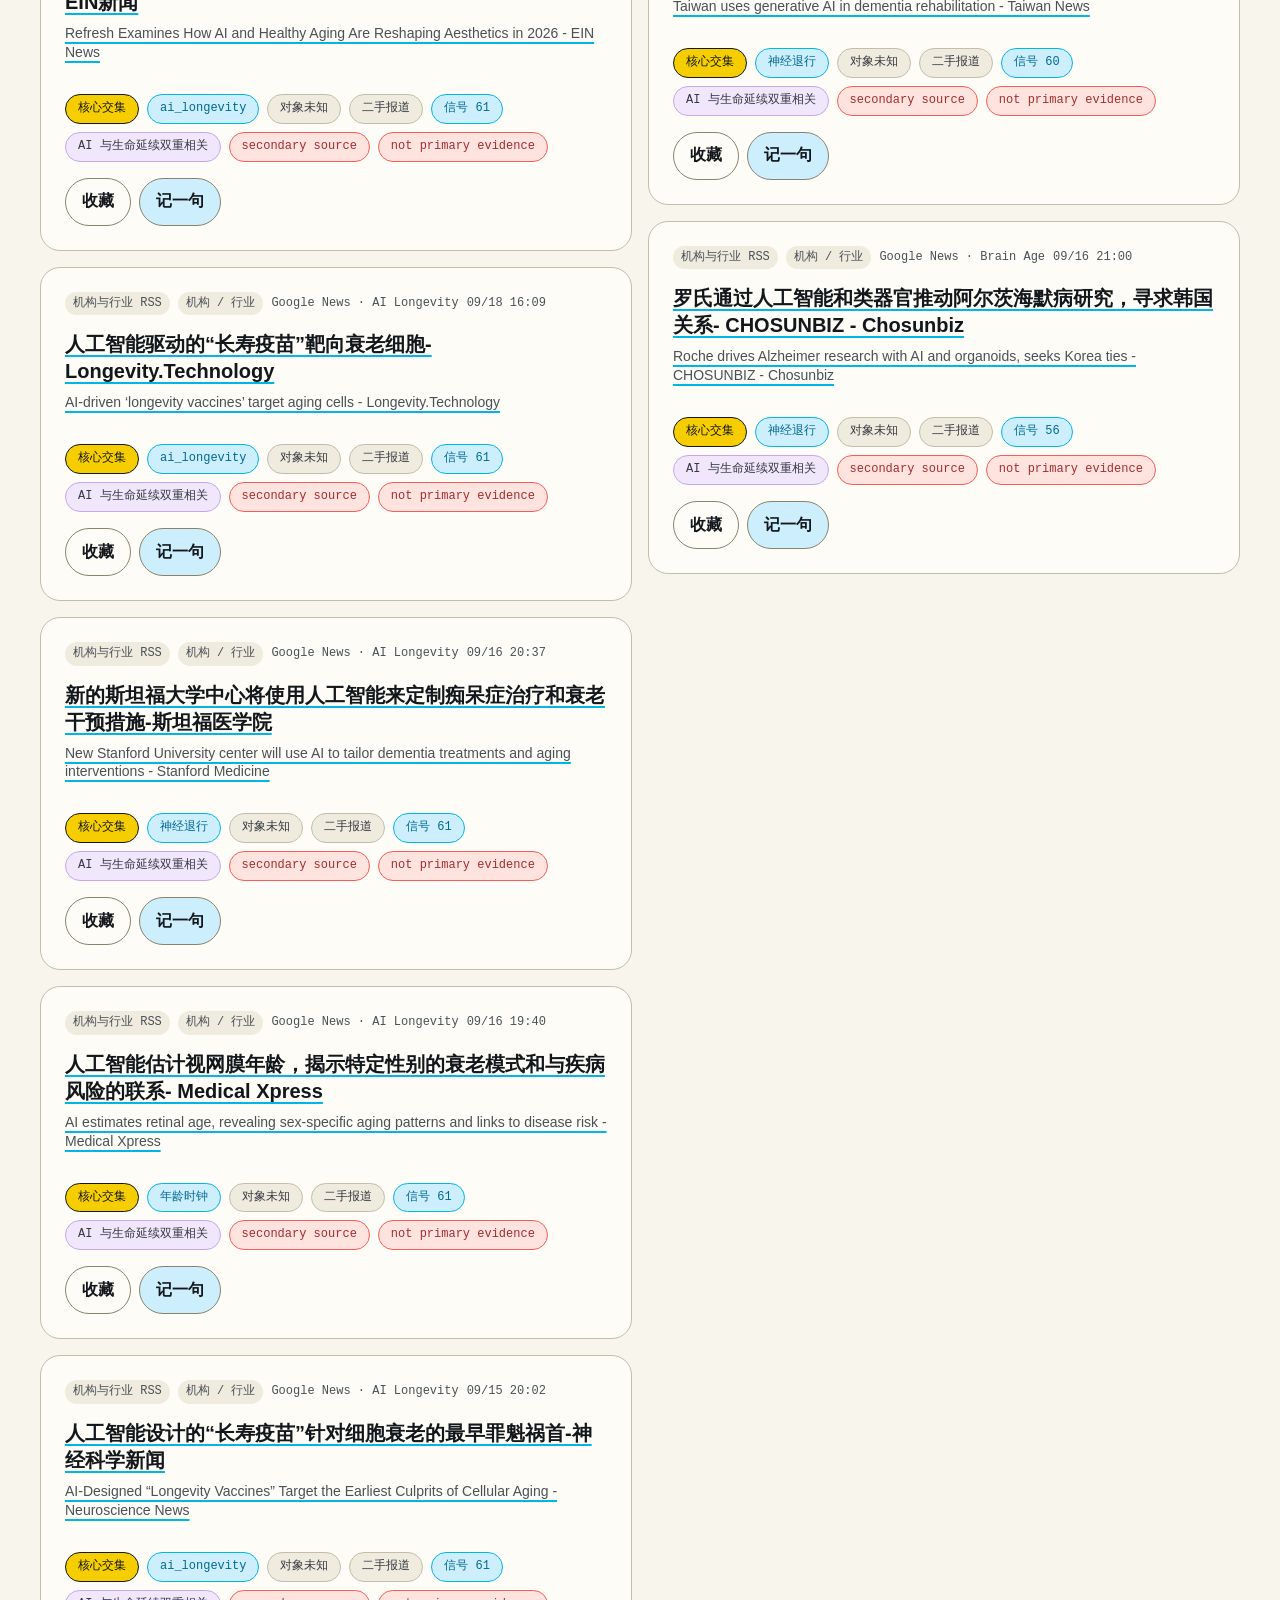
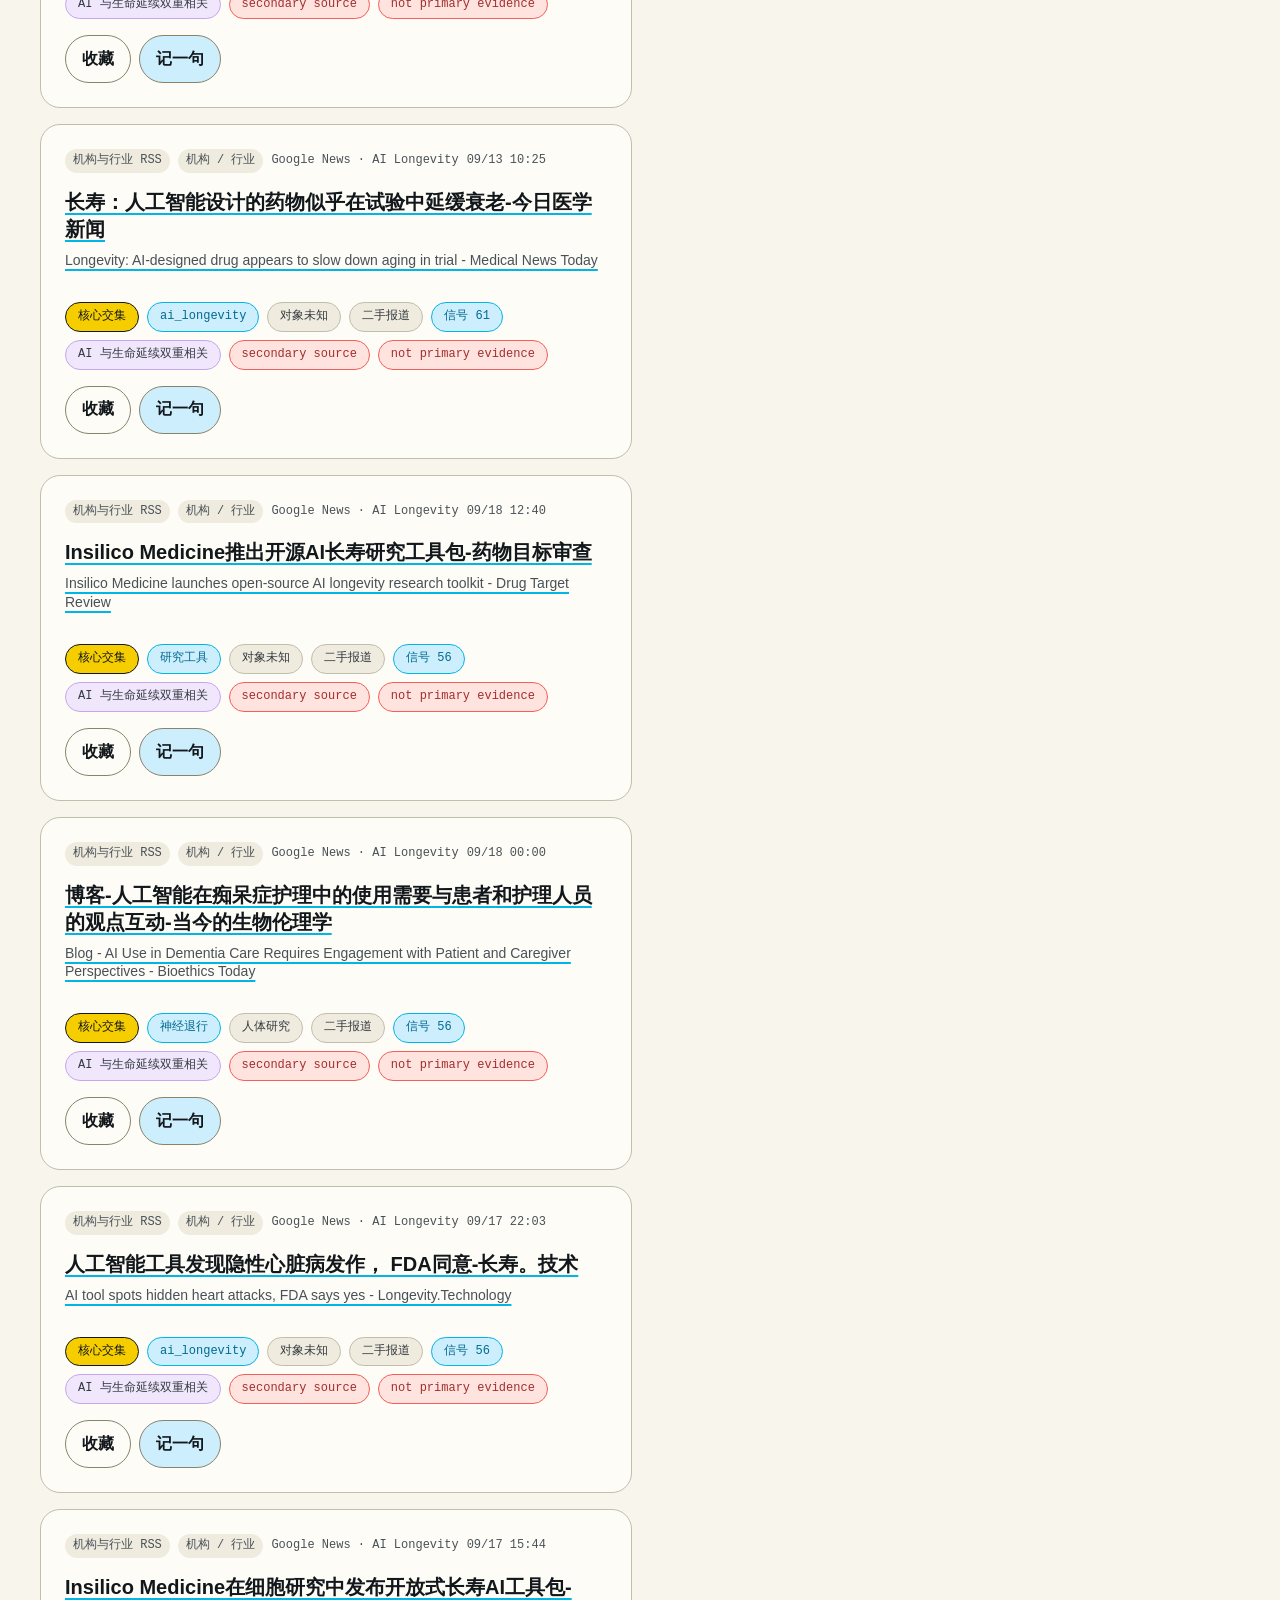
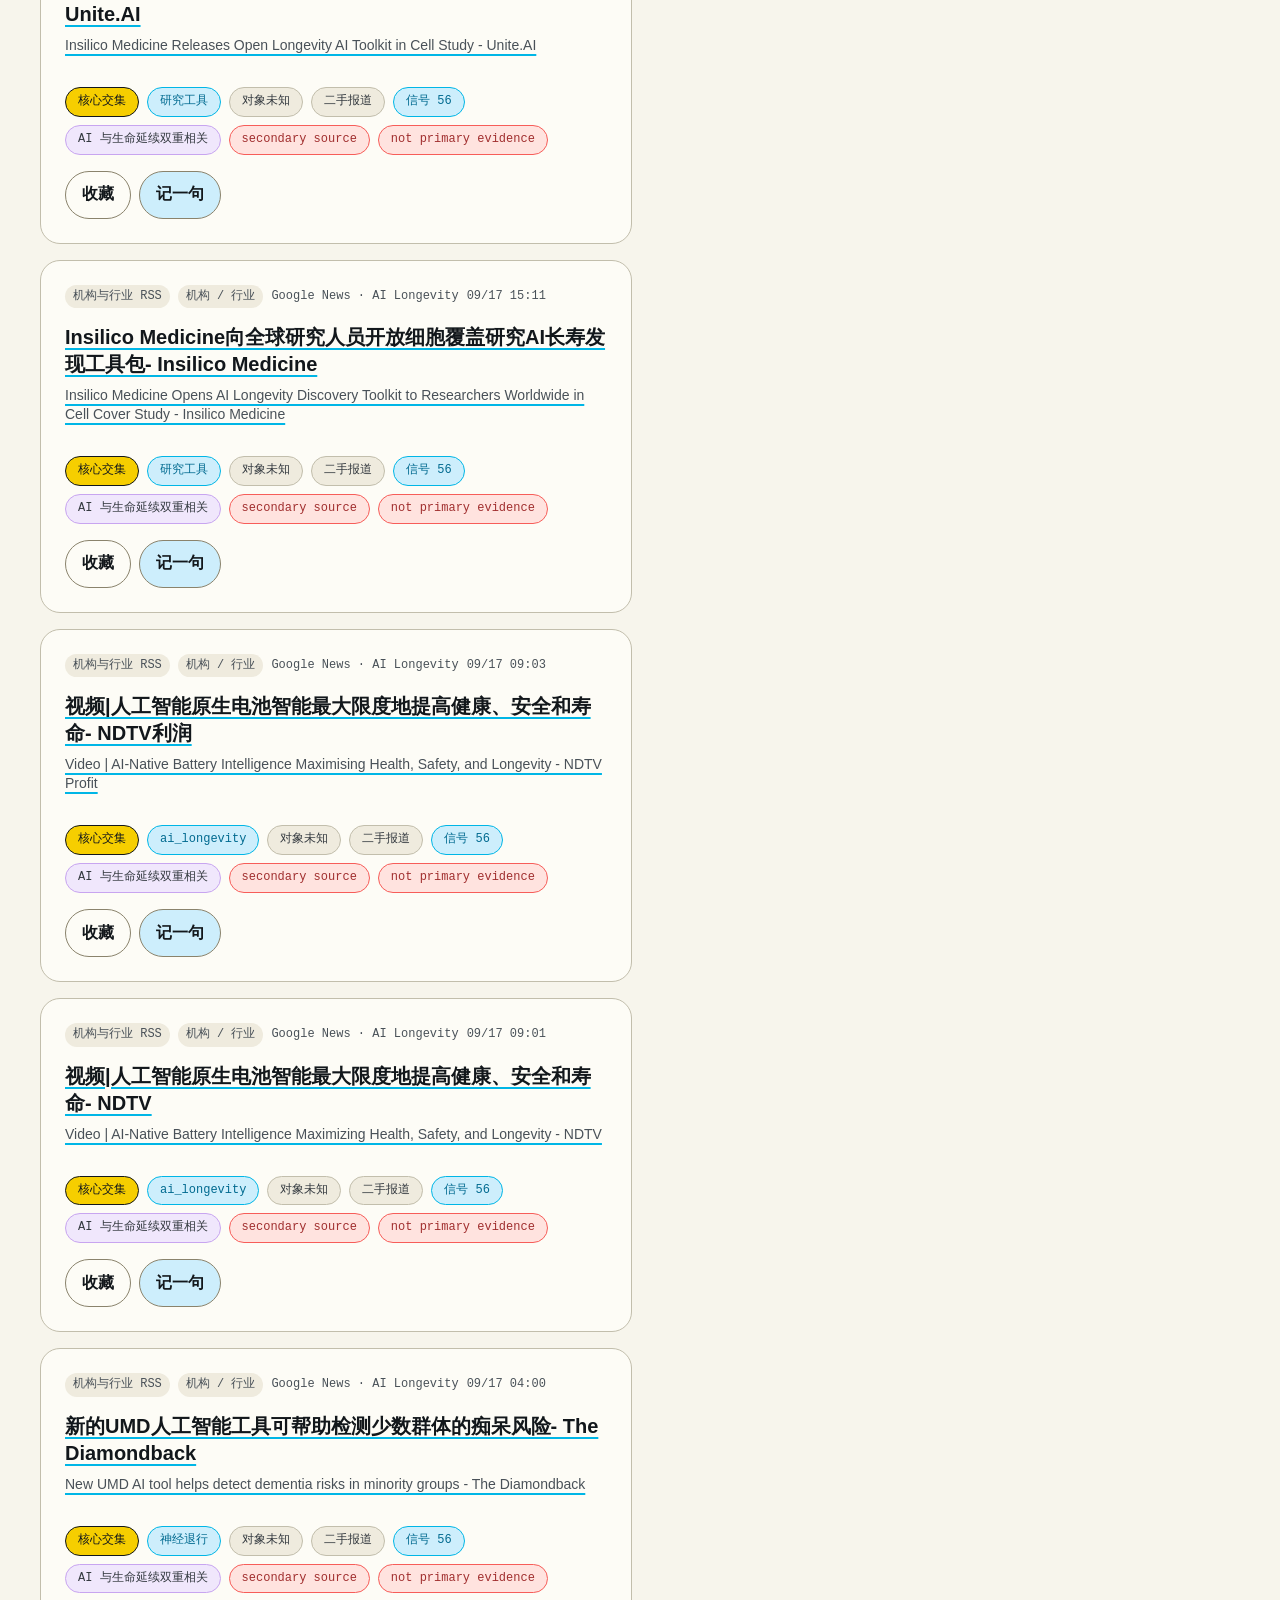
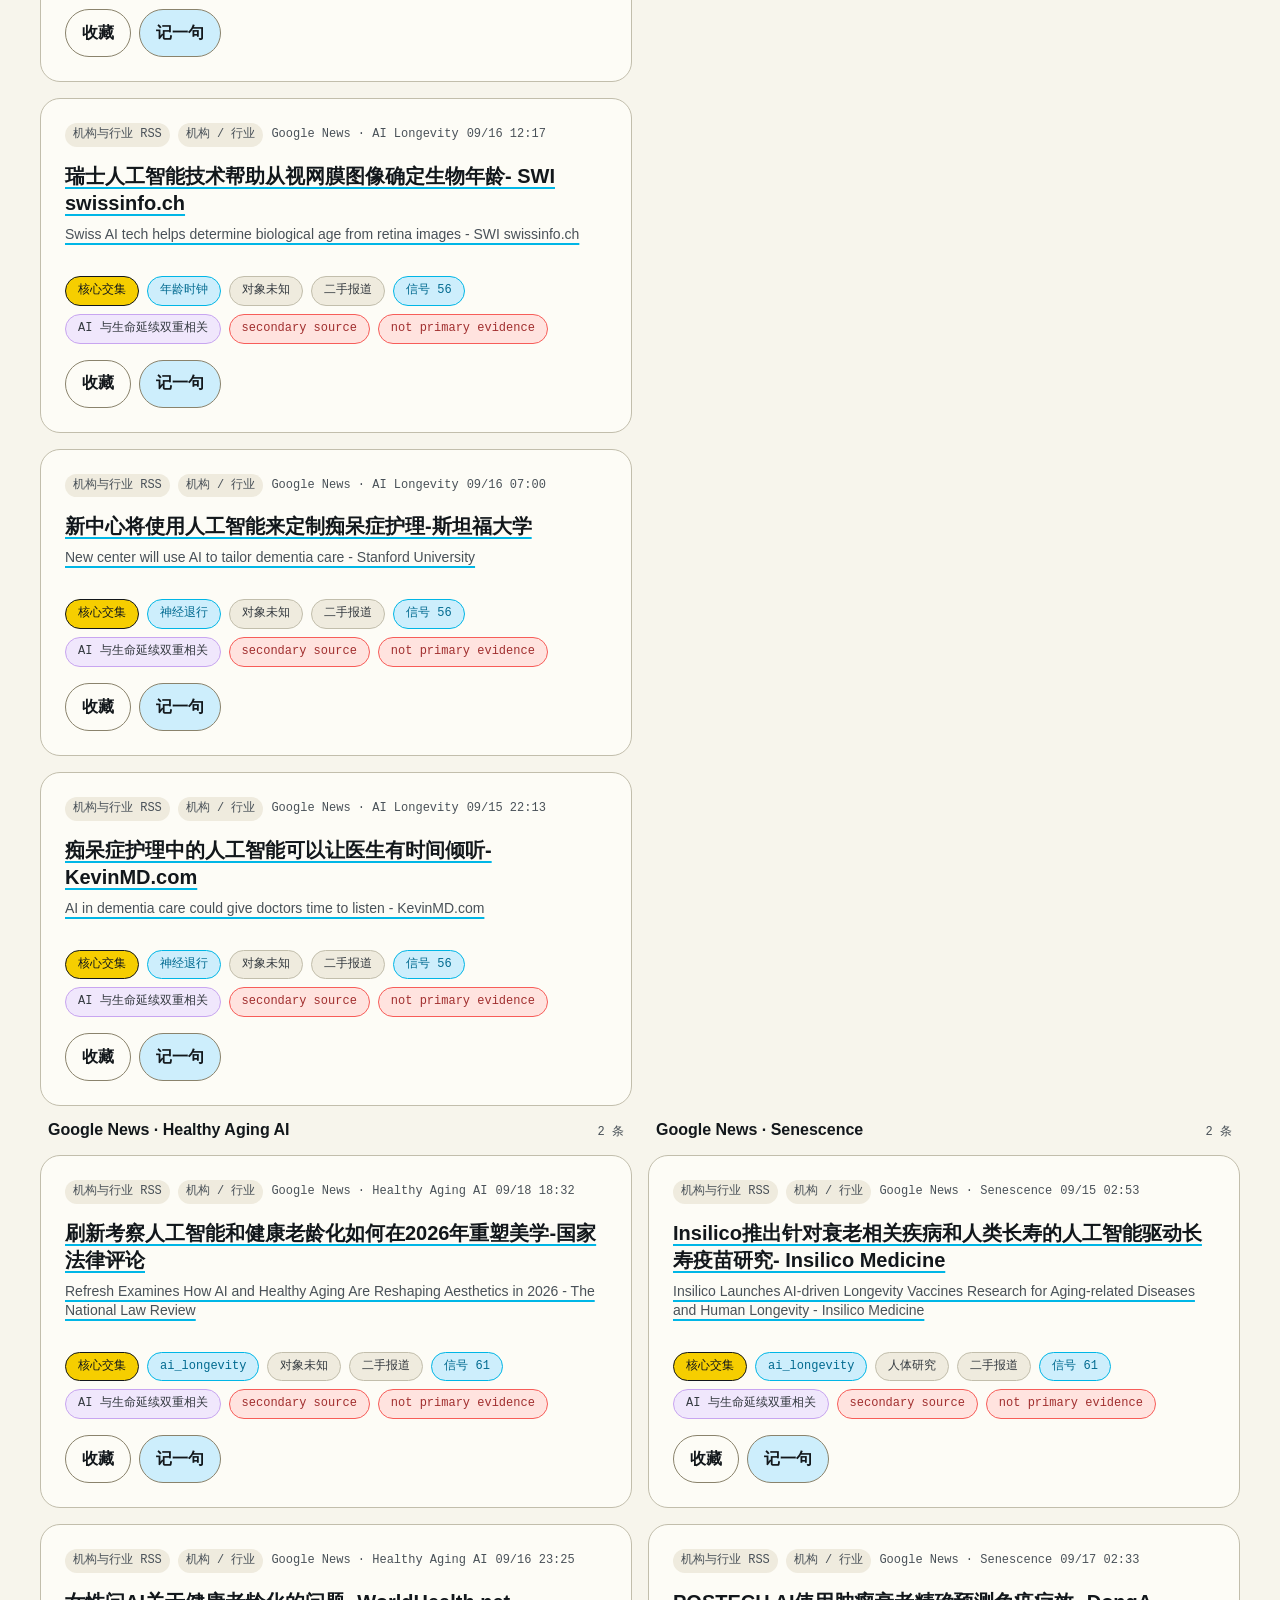
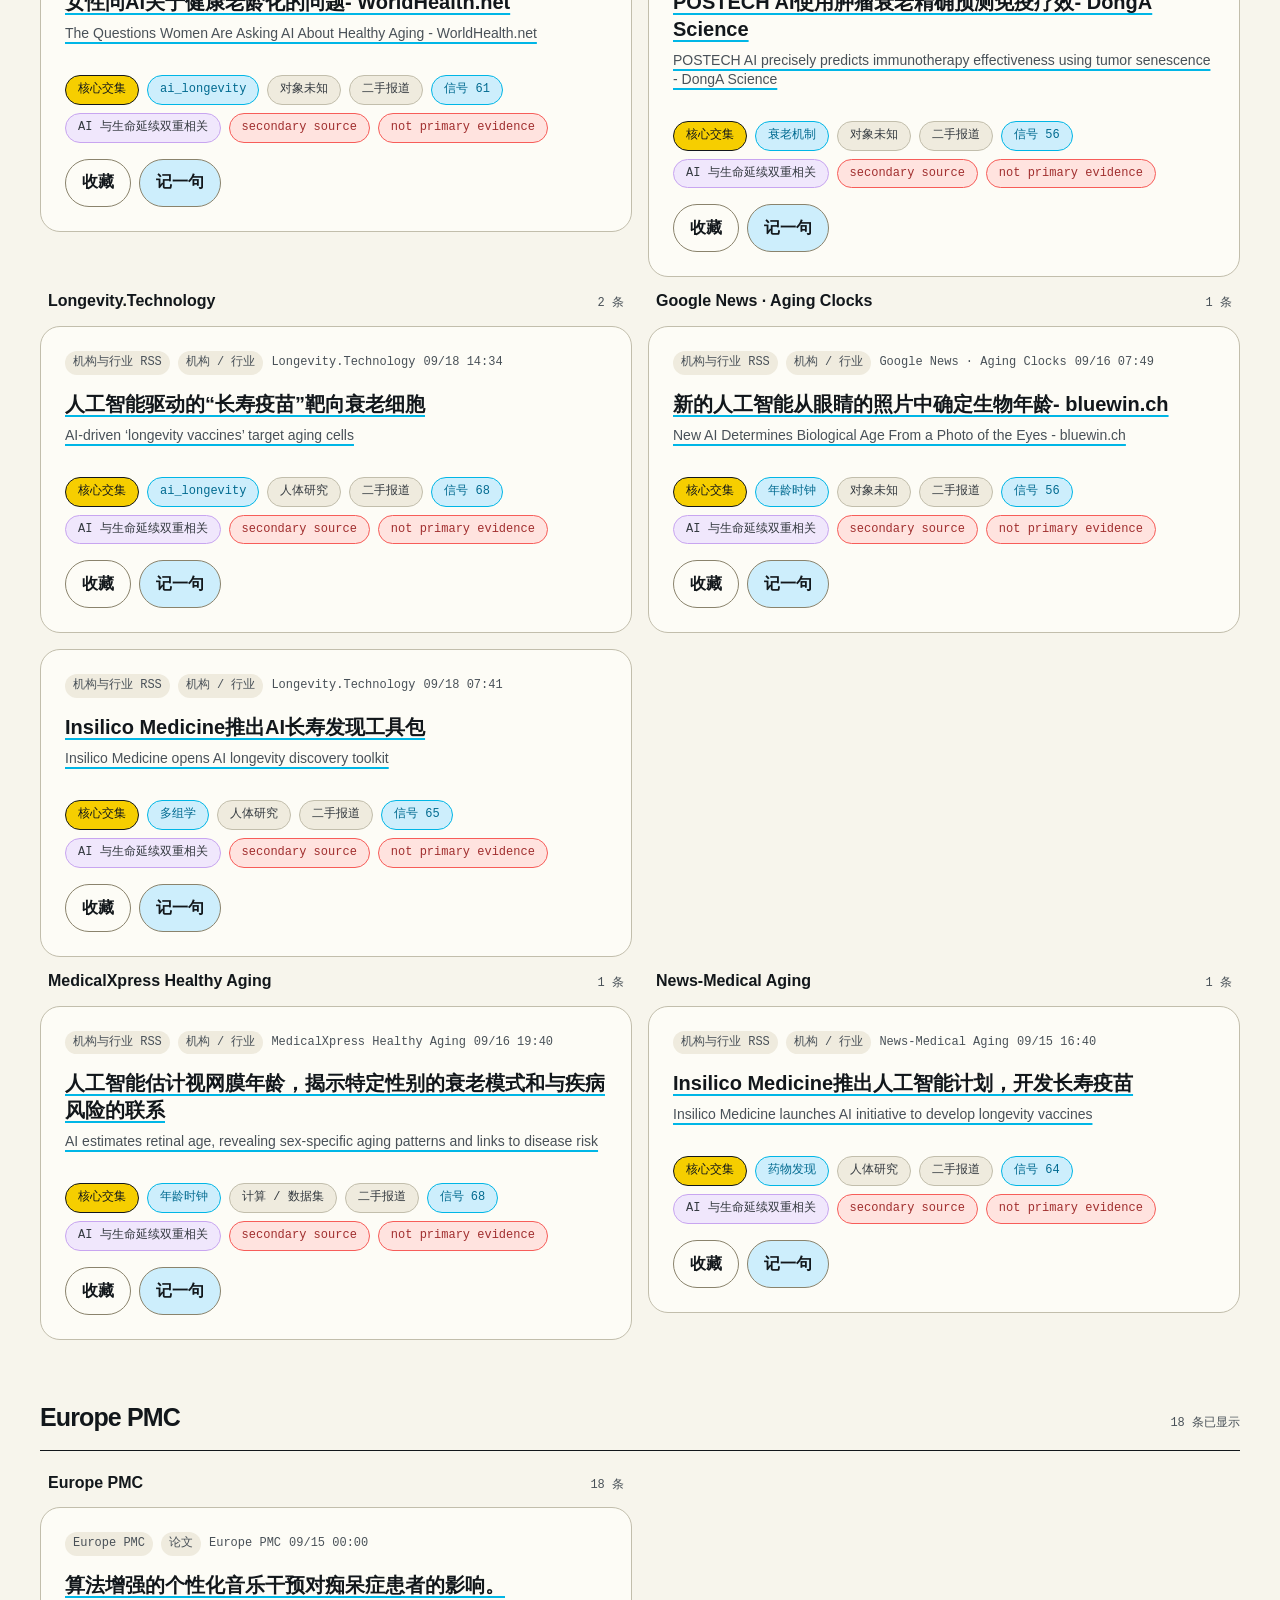
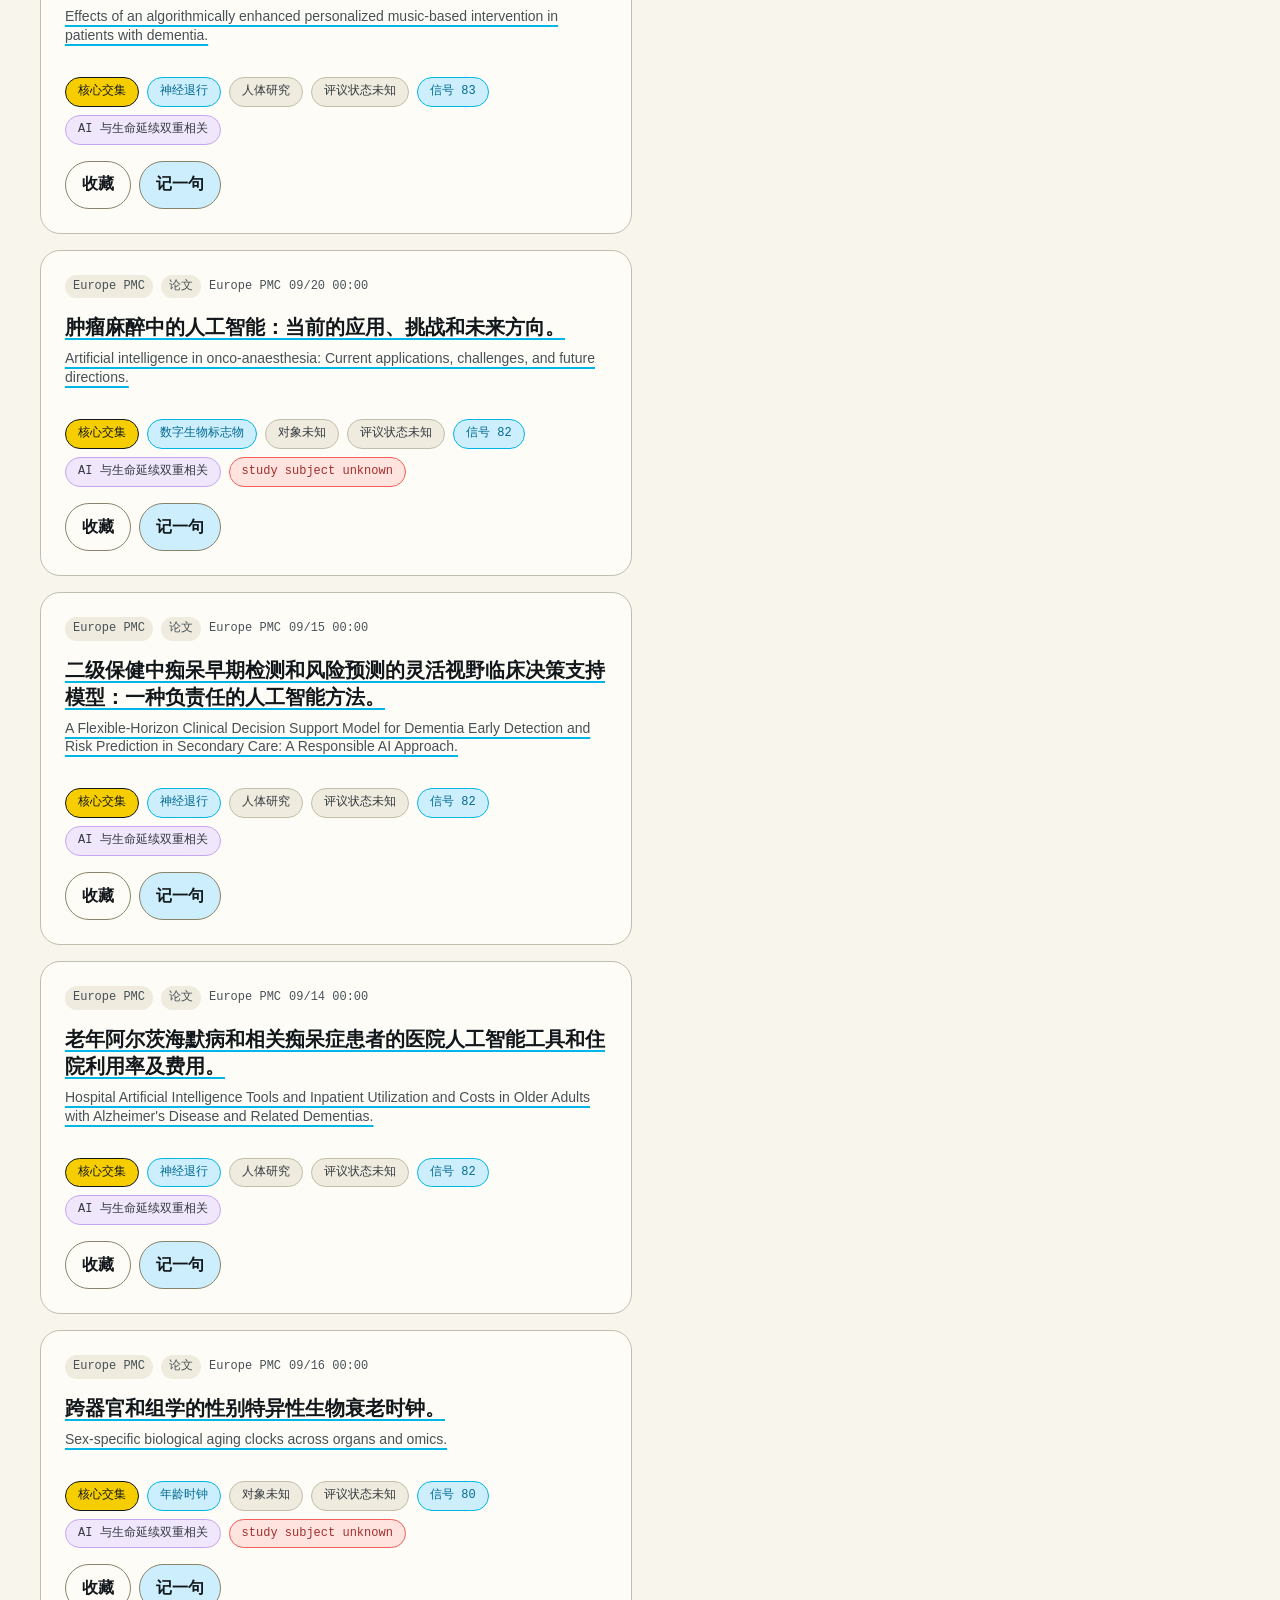
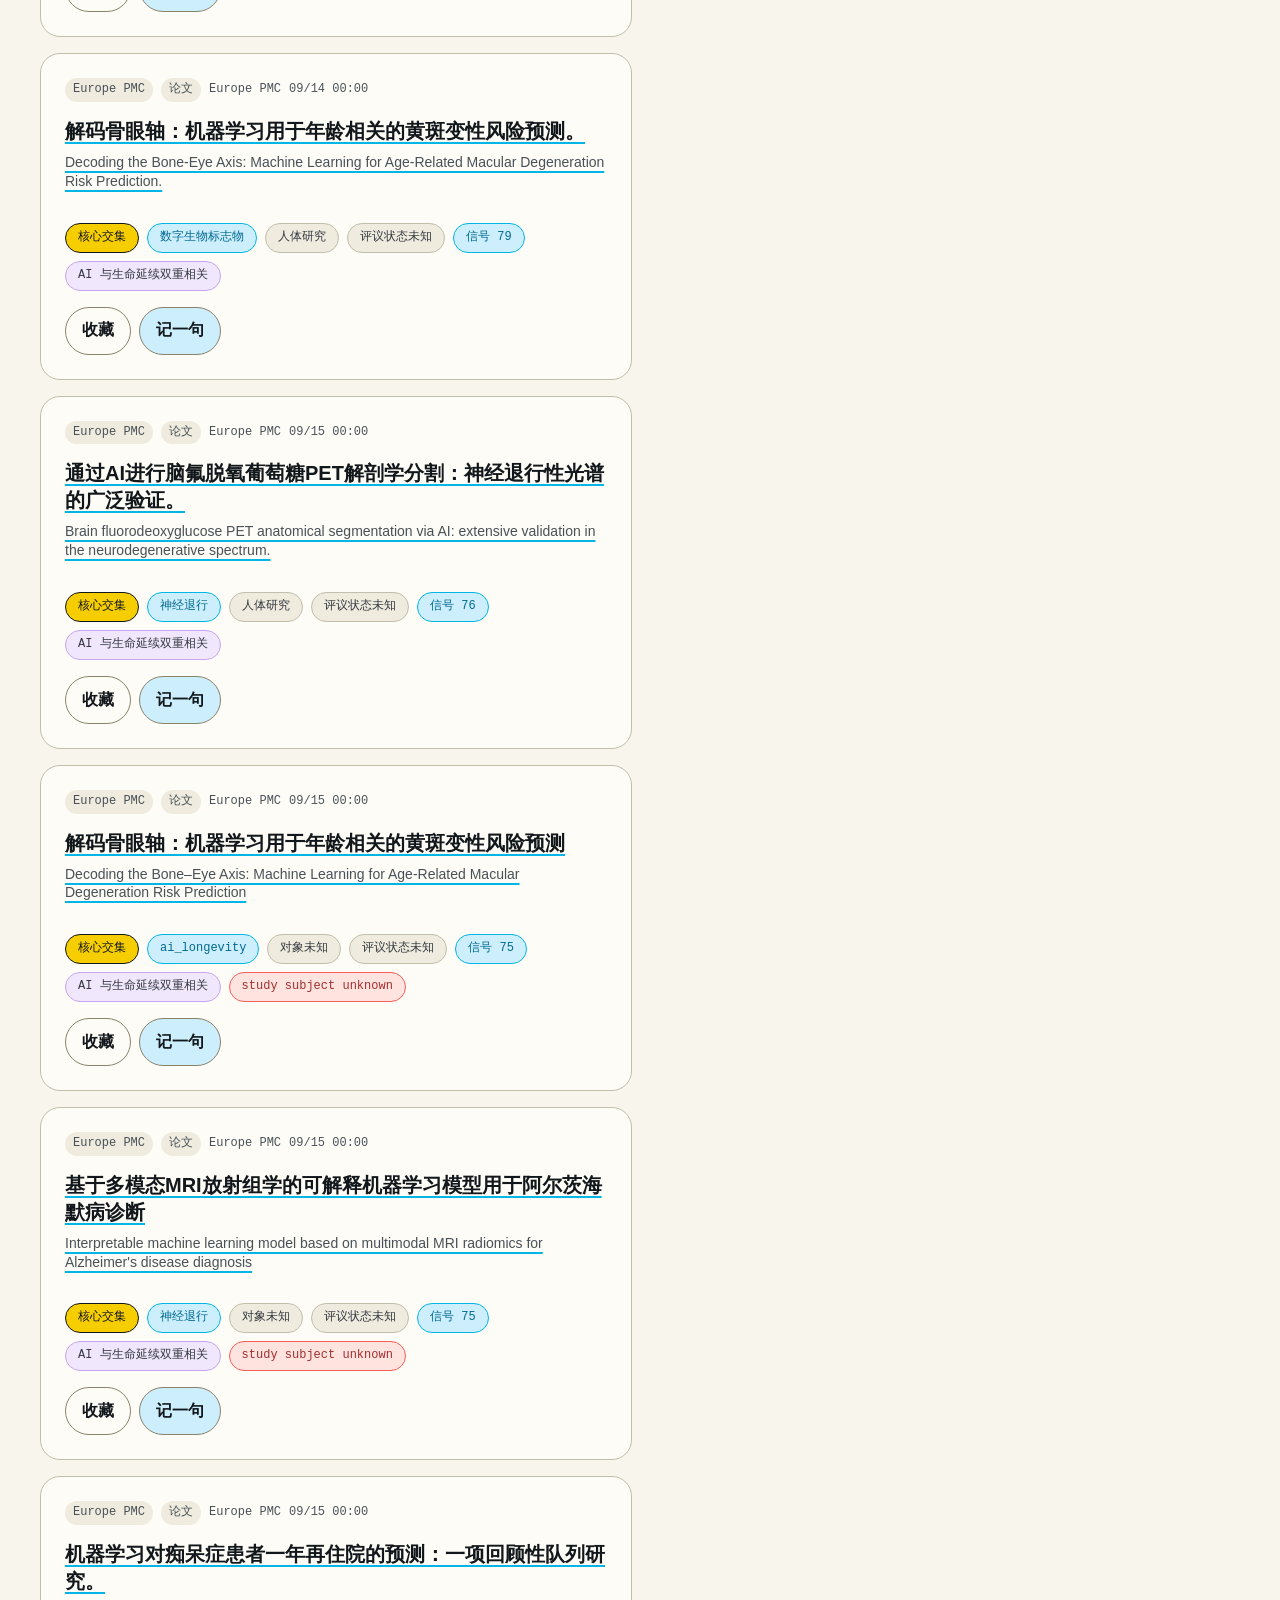
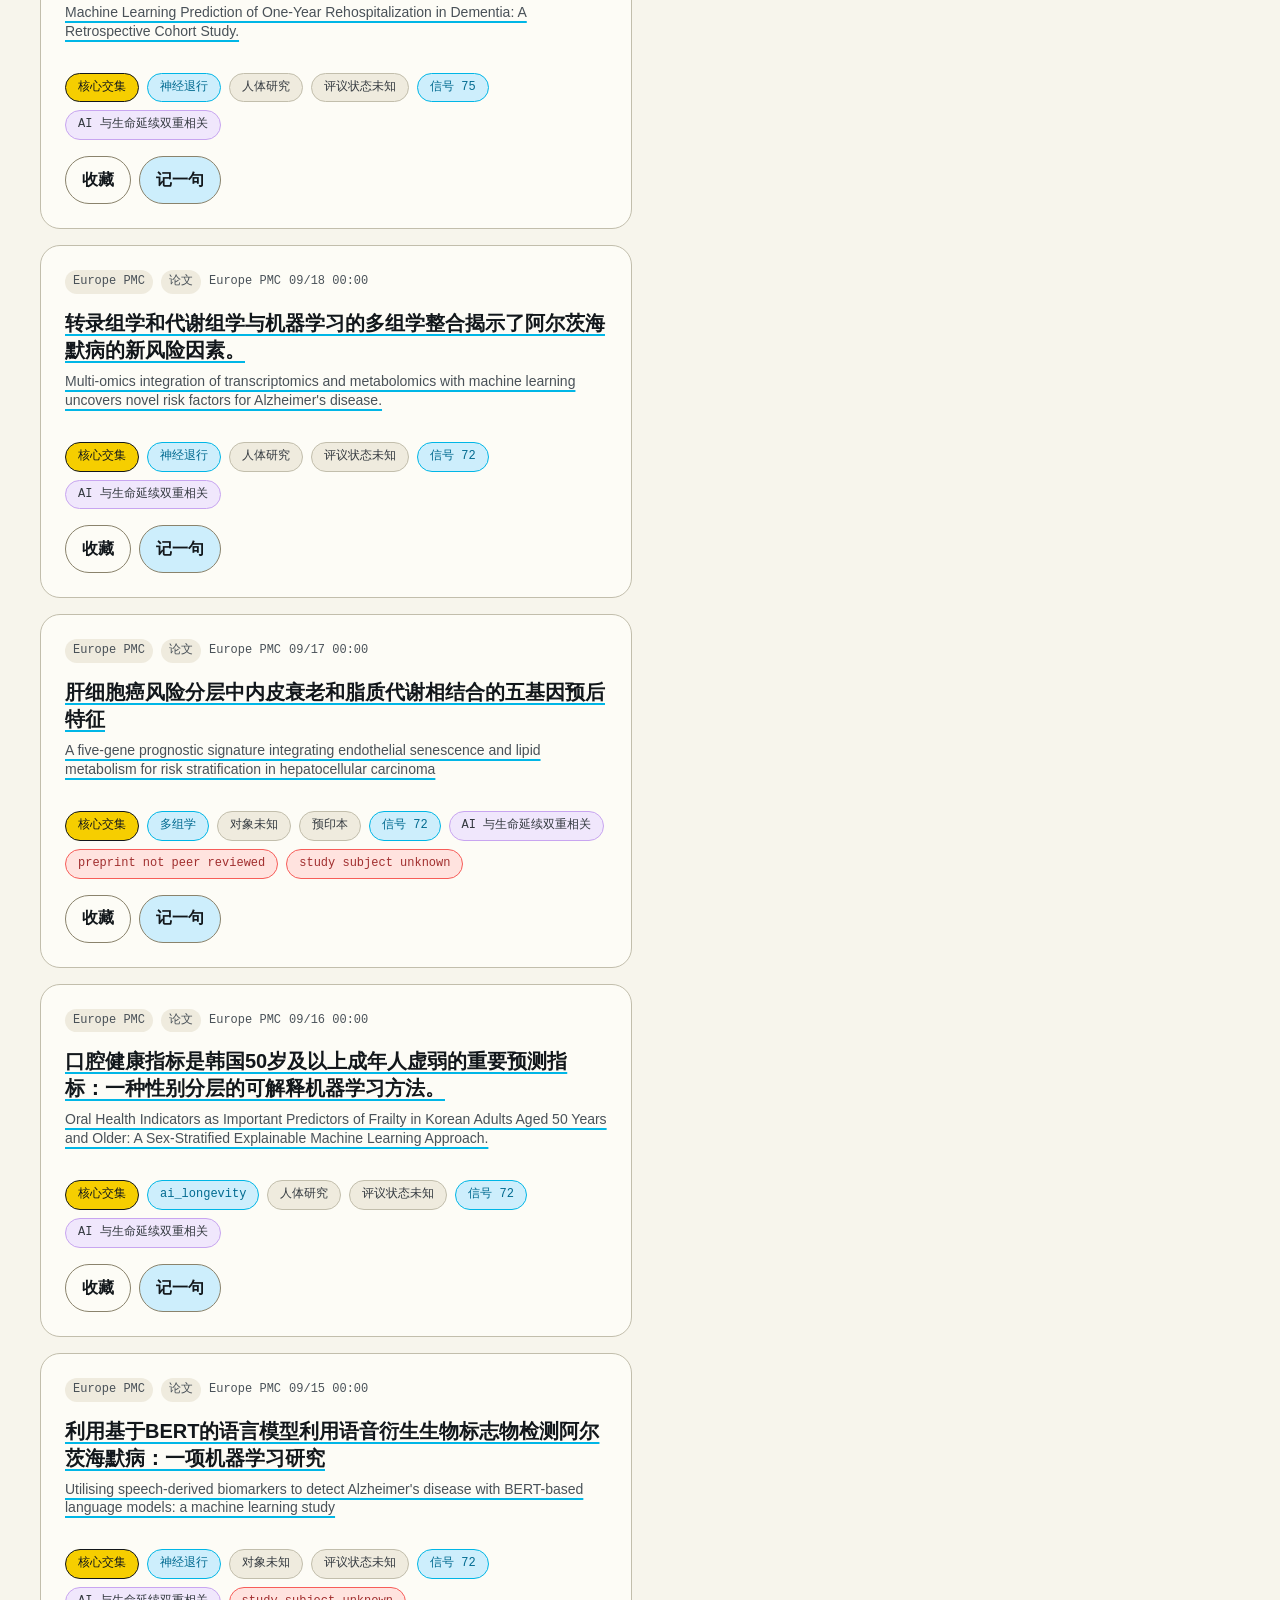
==== commit 475e2890: "feat: link radar to BioAI action reports" ====
--- a/index.html
+++ b/index.html
@@ -70,6 +70,9 @@
       </div>
       <nav class="ecosystem-nav section" aria-label="爱窝啦网站导航">
         <a href="https://news.aibioo.cn/" target="_blank" rel="noopener noreferrer">AI生命延续学日报</a>
+        <a href="https://news.aibioo.cn/opportunity/" target="_blank" rel="noopener noreferrer">商机日报</a>
+        <a href="https://news.aibioo.cn/project-opportunity/" target="_blank" rel="noopener noreferrer">资讯商机项目</a>
+        <a href="https://news.aibioo.cn/timeline/" target="_blank" rel="noopener noreferrer">AI 时间线</a>
         <a href="https://radar.aivora.cn/" target="_blank" rel="noopener noreferrer">爱窝啦 AI雷达</a>
         <a href="https://news.aivora.cn/" target="_blank" rel="noopener noreferrer">AI 日报</a>
         <a href="https://www.aivora.cn/" target="_blank" rel="noopener noreferrer">爱窝啦主站</a>
@@ -155,7 +158,7 @@
 
     <footer class="footer-marquee" aria-label="页脚">
       <div class="footer-marquee__track" aria-hidden="true"><span>先看证据 · 再谈结论 · AI LONGEVITY RADAR ·</span><span>先看证据 · 再谈结论 · AI LONGEVITY RADAR ·</span></div>
-      <div class="footer-meta section"><p>爱窝啦 AI生命延续学雷达 · 每小时更新</p><nav class="footer-links" aria-label="相关网站"><a href="https://news.aibioo.cn/" target="_blank" rel="noopener noreferrer">生命延续学日报</a><a href="https://www.aivora.cn/" target="_blank" rel="noopener noreferrer">爱窝啦主站</a><a href="https://github.com/dongyu19920904/ai-longevity-radar" target="_blank" rel="noopener noreferrer">GitHub 源码</a></nav></div>
+      <div class="footer-meta section"><p>爱窝啦 AI生命延续学雷达 · 每小时更新</p><nav class="footer-links" aria-label="相关网站"><a href="https://news.aibioo.cn/" target="_blank" rel="noopener noreferrer">生命延续学日报</a><a href="https://news.aibioo.cn/opportunity/" target="_blank" rel="noopener noreferrer">商机日报</a><a href="https://news.aibioo.cn/project-opportunity/" target="_blank" rel="noopener noreferrer">资讯商机项目</a><a href="https://news.aibioo.cn/timeline/" target="_blank" rel="noopener noreferrer">AI 时间线</a><a href="https://www.aivora.cn/" target="_blank" rel="noopener noreferrer">爱窝啦主站</a><a href="https://github.com/dongyu19920904/ai-longevity-radar" target="_blank" rel="noopener noreferrer">GitHub 源码</a></nav></div>
     </footer>
 
     <template id="itemTpl">
